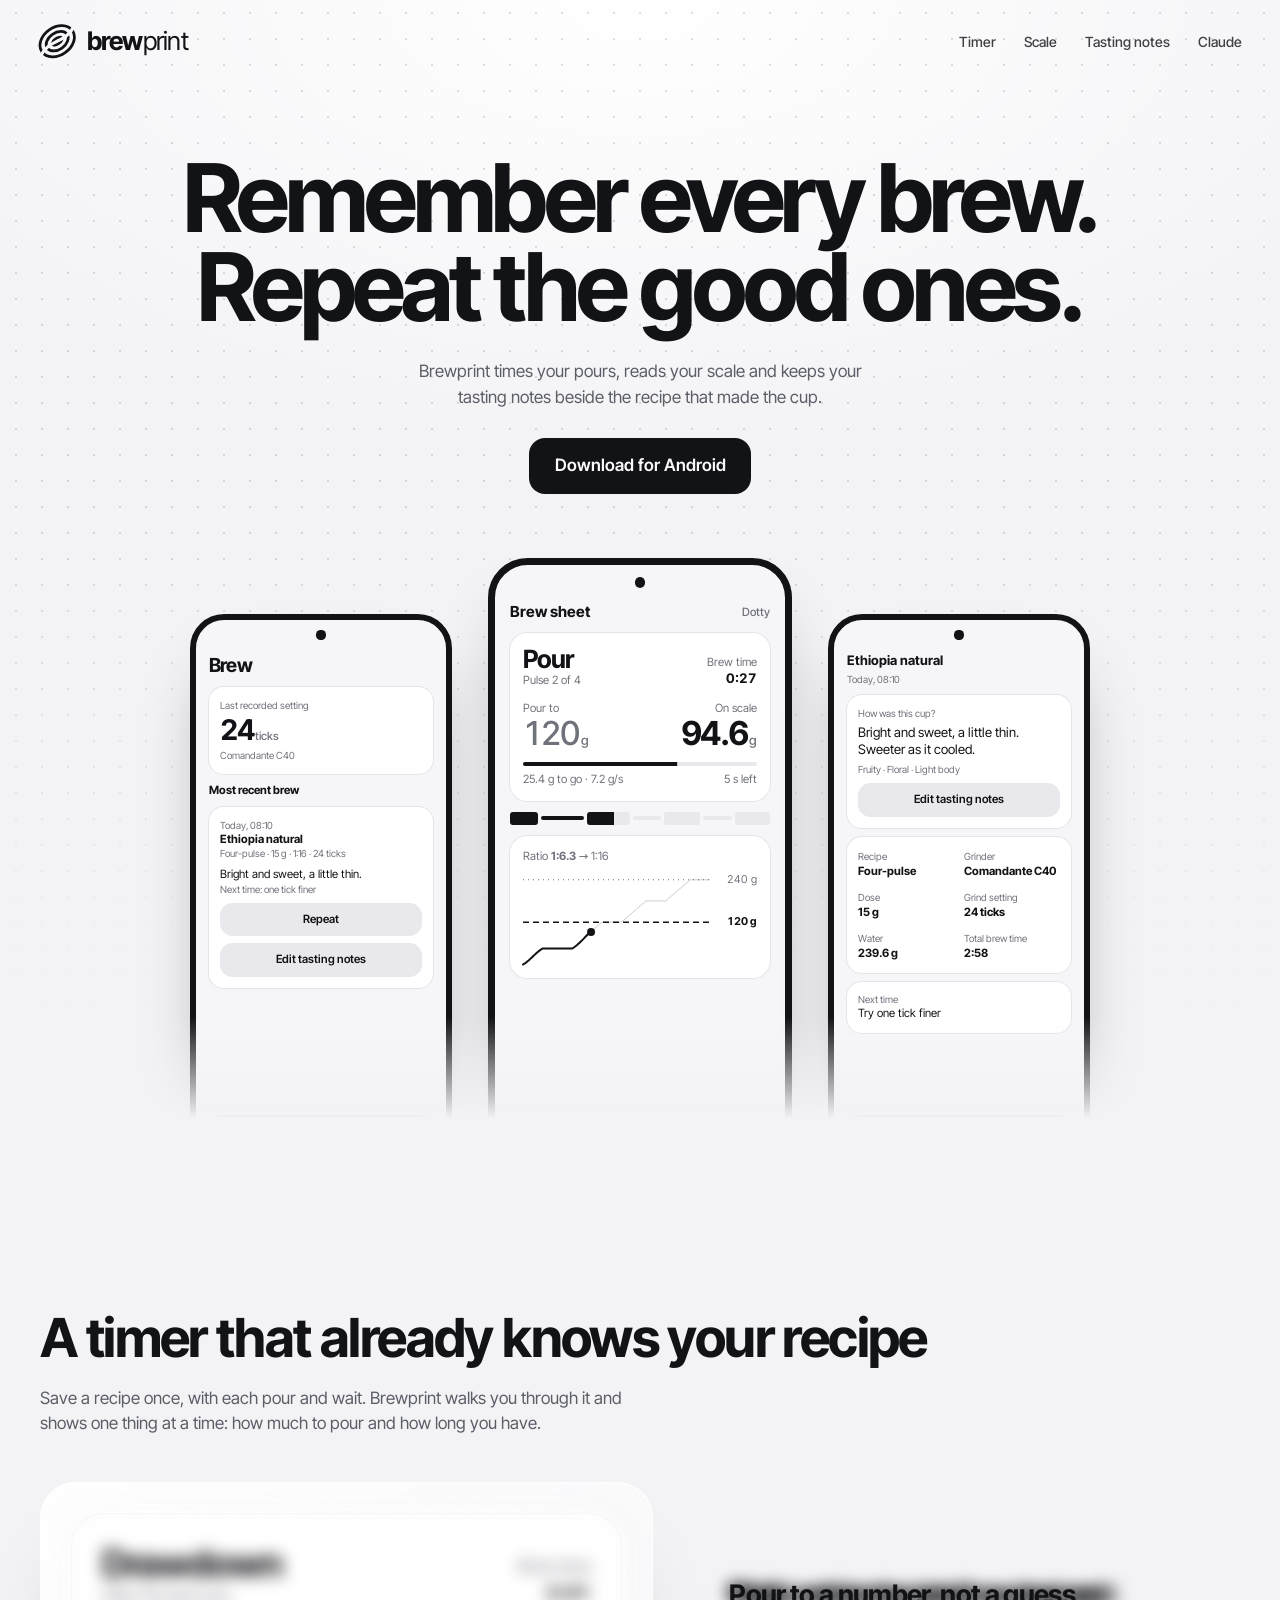
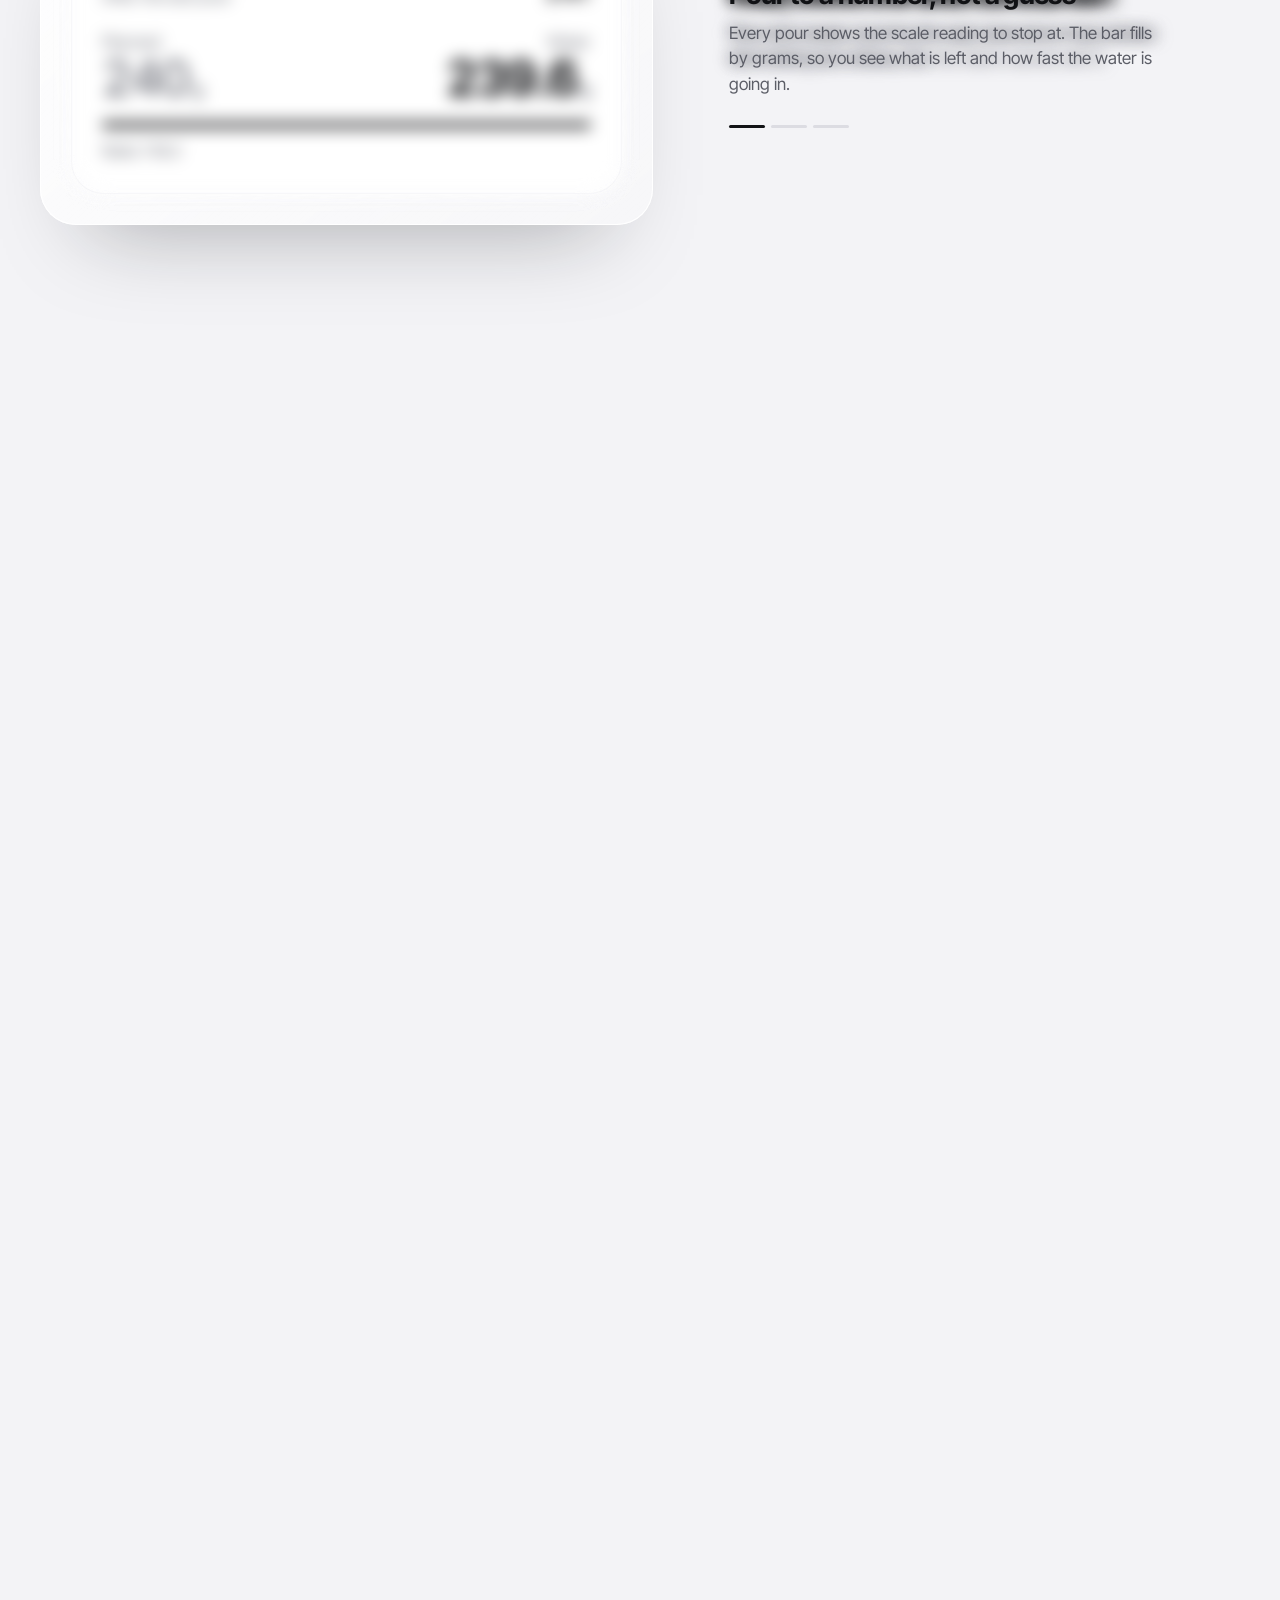
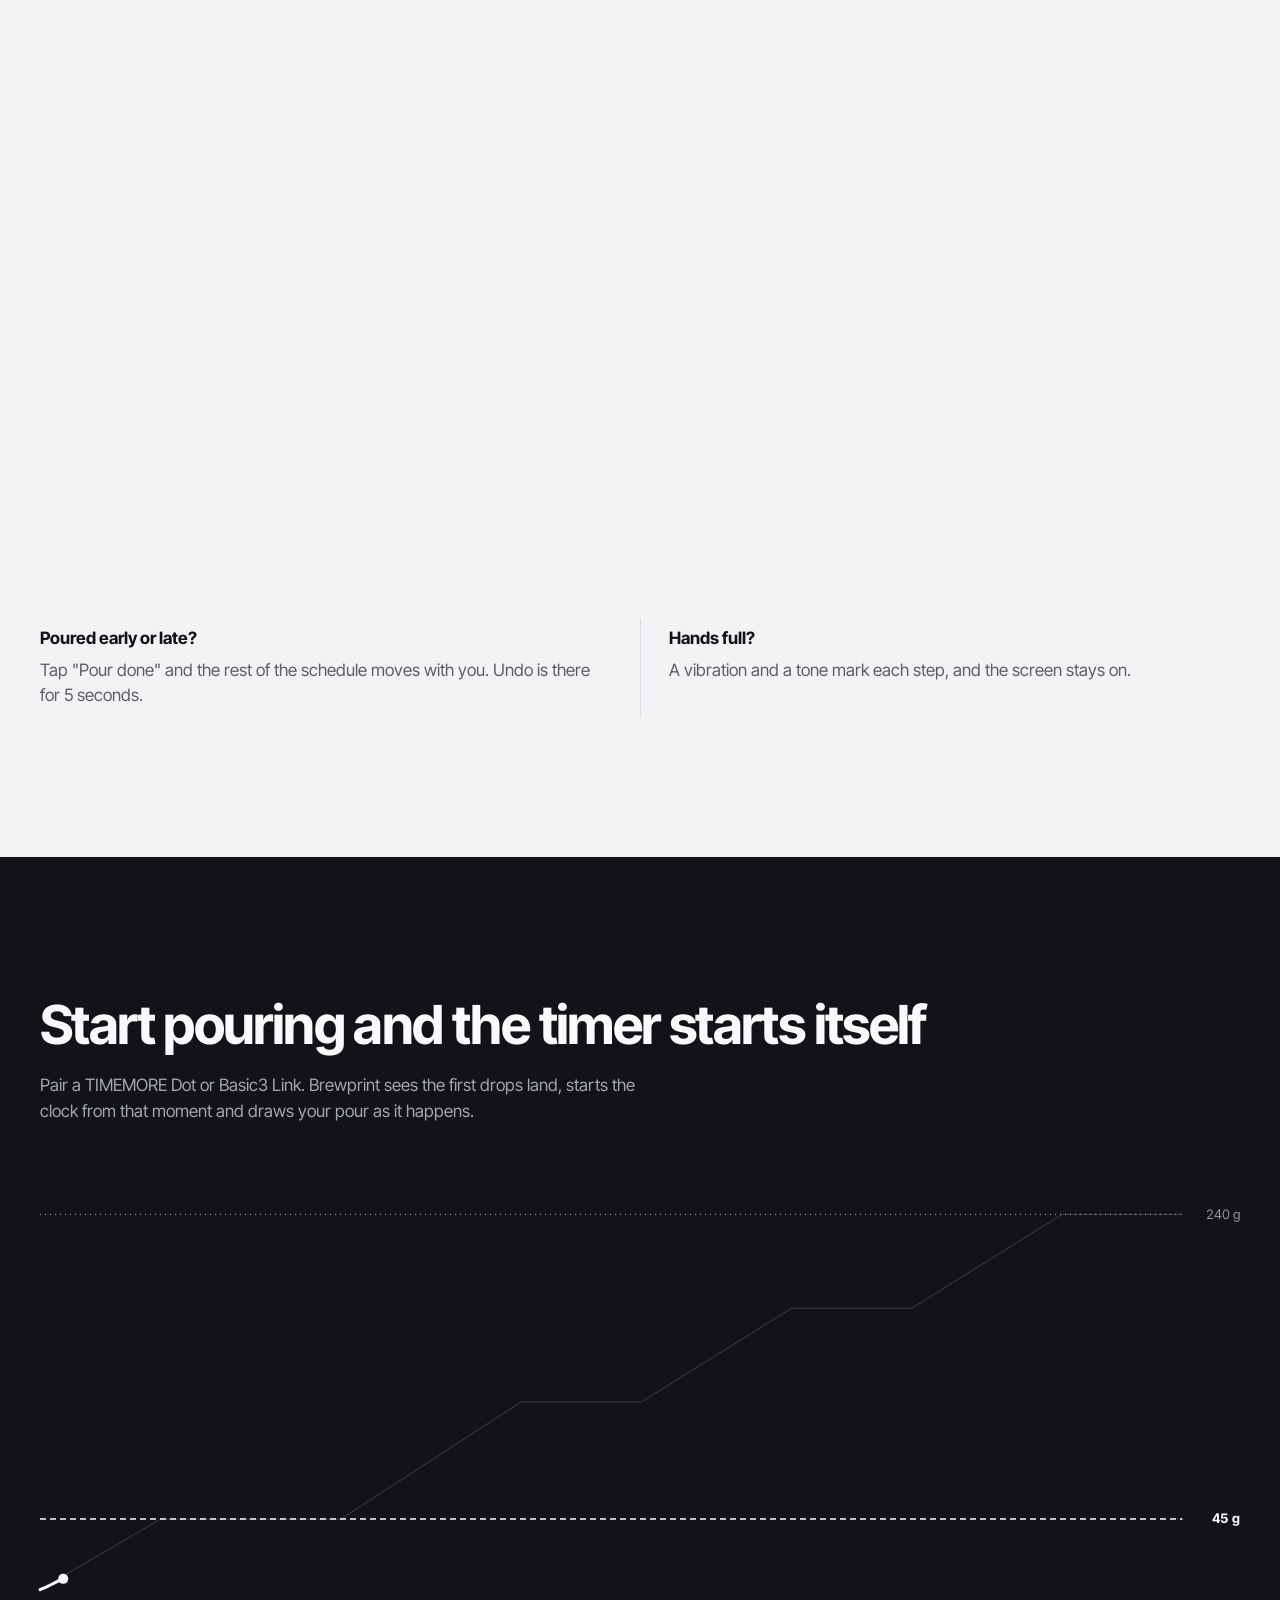
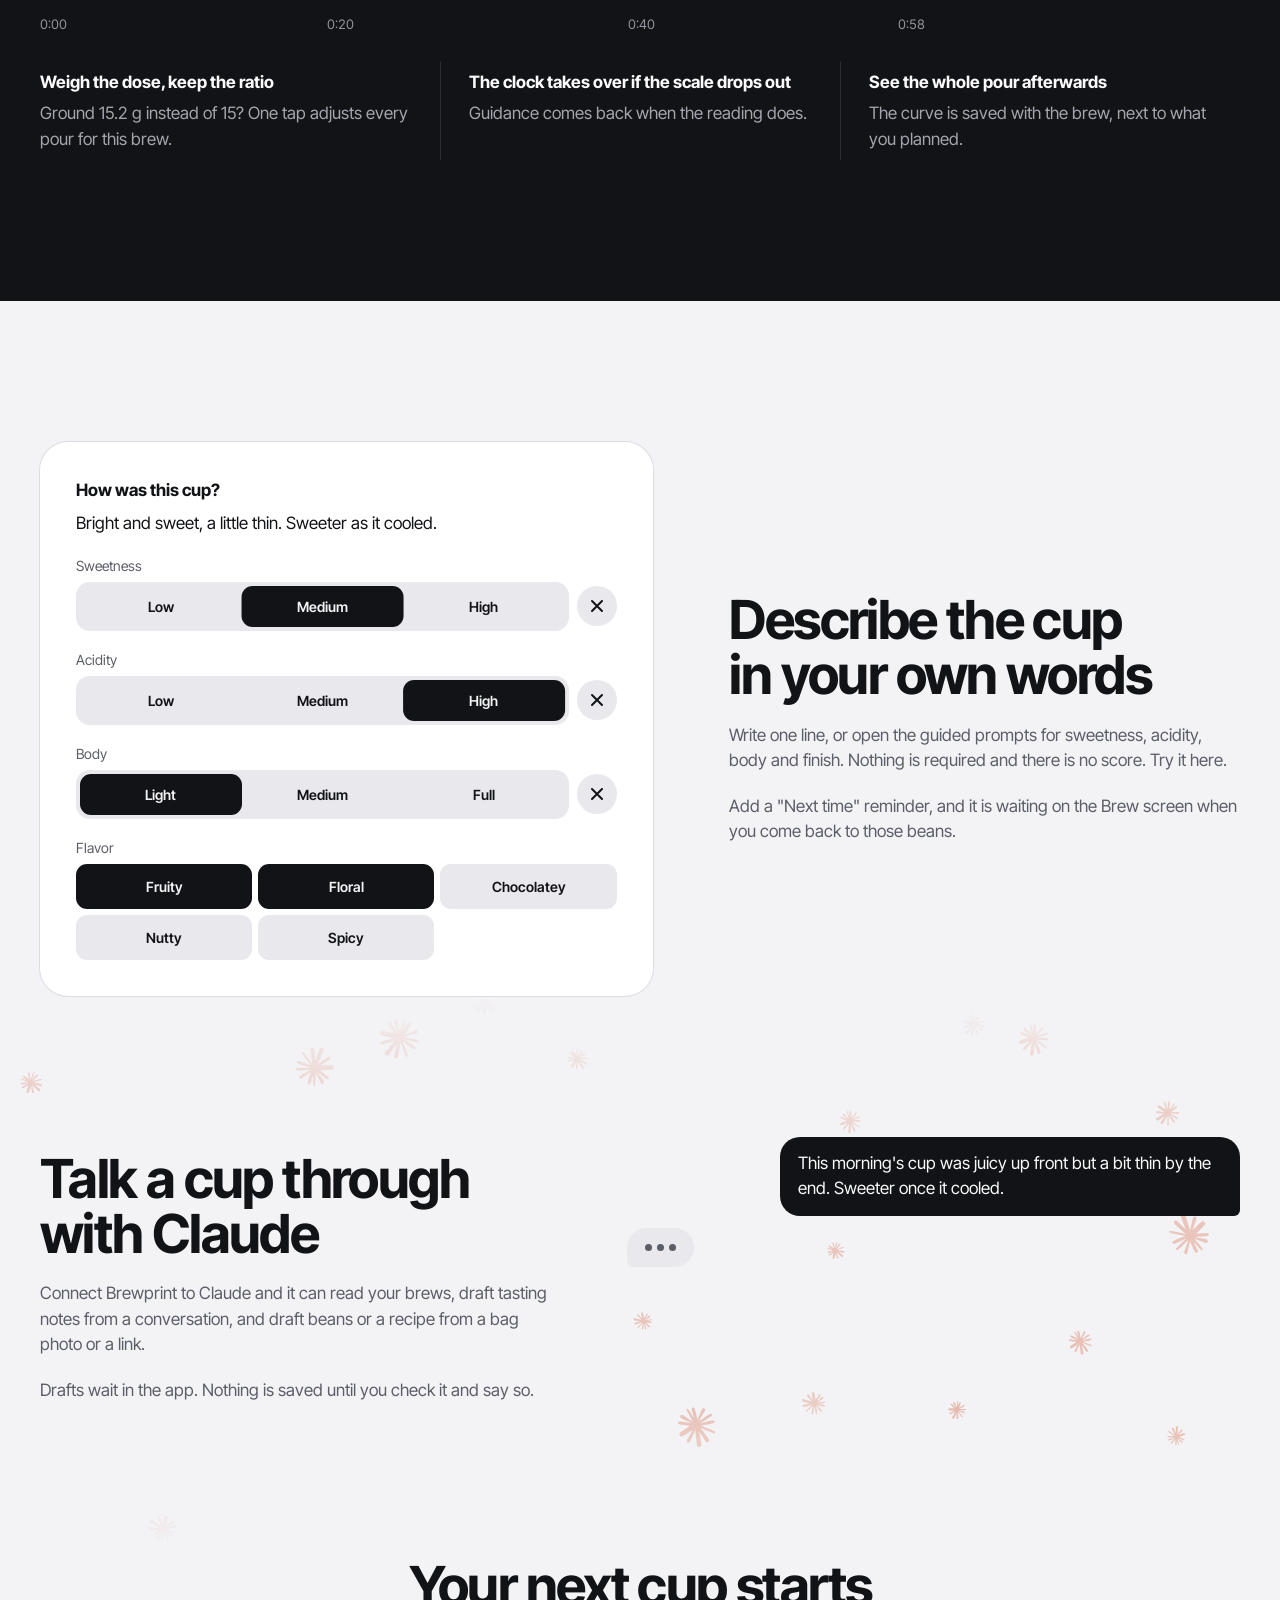
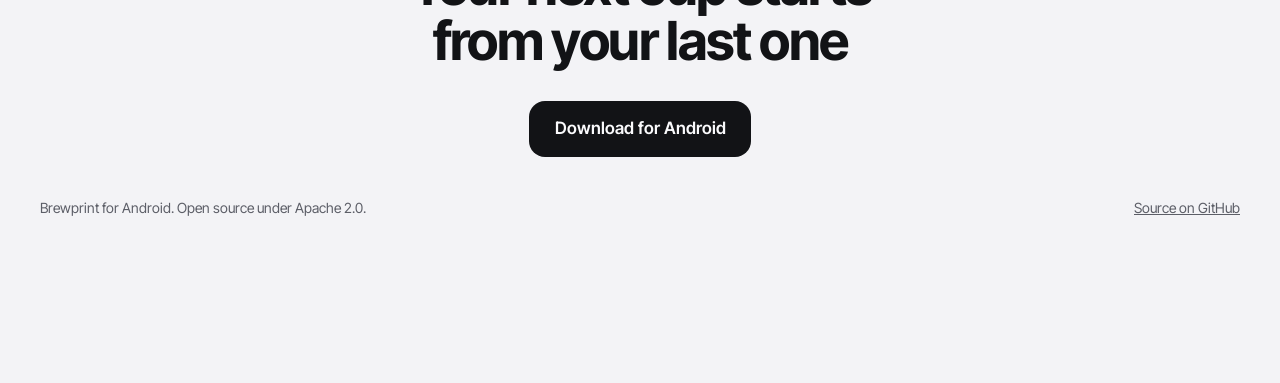
==== web/index.html @ 00271a7f "Add a landing page for Brewprint, published with the consent page" ====
<!doctype html>
<html lang="en">
<head>
<meta charset="utf-8">
<meta name="viewport" content="width=device-width, initial-scale=1">
<title>Brewprint: a filter coffee journal for Android</title>
<meta name="description" content="Brewprint times your pours, reads your scale and keeps your tasting notes beside the recipe that made the cup. A free, open source filter coffee journal for Android.">
<meta name="theme-color" content="#F3F3F6">
<link rel="canonical" href="https://crabnuggets.github.io/brewprint/">
<link rel="icon" href="favicon.svg" type="image/svg+xml">
<link rel="apple-touch-icon" href="apple-touch-icon.png">
<meta property="og:type" content="website">
<meta property="og:site_name" content="Brewprint">
<meta property="og:title" content="Brewprint: remember every brew, repeat the good ones">
<meta property="og:description" content="Brewprint times your pours, reads your scale and keeps your tasting notes beside the recipe that made the cup. A free, open source filter coffee journal for Android.">
<meta property="og:url" content="https://crabnuggets.github.io/brewprint/">
<meta property="og:image" content="https://crabnuggets.github.io/brewprint/og.png">
<meta property="og:image:width" content="1200">
<meta property="og:image:height" content="630">
<meta property="og:image:alt" content="Brewprint: Remember every brew. Repeat the good ones.">
<meta name="twitter:card" content="summary_large_image">
<link rel="preload" href="fonts/inter-tight-latin-wght.woff2" as="font" type="font/woff2" crossorigin>
<style>
@font-face{font-family:"Inter Tight";font-style:normal;font-weight:100 900;font-display:swap;src:url(fonts/inter-tight-latin-wght.woff2) format("woff2")}
*{box-sizing:border-box;margin:0}
html{scroll-behavior:smooth;-webkit-text-size-adjust:100%}
body{overflow-x:hidden;background:#F3F3F6}
a{color:inherit}
fieldset{border:0;padding:0;min-width:0}

/* ---------- shared scaffolding ---------- */
.v{position:relative;overflow-x:clip;min-height:100vh;
  --t-h:clamp(2rem,4.2vw,3.5rem);--t-b:1.0625rem;--t-s:.875rem;--ease:cubic-bezier(.22,1,.36,1);
  font-family:var(--font);font-size:var(--t-b);line-height:1.5;background:var(--bg);color:var(--ink)}
.v h2{font-size:var(--t-h);line-height:1.02;letter-spacing:-.03em;font-weight:var(--hw,700);text-wrap:balance}
.v h3{font-size:var(--t-b);font-weight:700}
.v p{max-width:60ch;text-wrap:pretty}
.mut{color:var(--mut)}
.sm{font-size:var(--t-s)}
.tn{font-variant-numeric:tabular-nums}
.wrap{width:min(1200px,100% - 48px);margin-inline:auto}
.sec{padding:clamp(72px,11vw,150px) 0}
.split{display:grid;grid-template-columns:5fr 6fr;gap:clamp(32px,6vw,96px);align-items:center}
.split.rev{grid-template-columns:6fr 5fr}
.stack>*+*{margin-top:20px}
.rows>div{padding:18px 0;border-top:1px solid var(--line)}
.rows>div:last-child{border-bottom:1px solid var(--line)}
.rows p{color:var(--mut)}
.cols{display:grid;grid-template-columns:repeat(var(--n,3),1fr)}
.cols>div{padding:8px 28px;border-left:1px solid var(--line)}
.cols>div:first-child{padding-left:0;border-left:0}
.cols p{color:var(--mut);margin-top:6px}
.btn{display:inline-flex;align-items:center;padding:.9em 1.5em;border-radius:var(--br,16px);background:var(--btn);color:var(--on-btn);font-weight:600;text-decoration:none;transition:transform .18s var(--ease),opacity .18s var(--ease)}
.btn:hover{opacity:.88}.btn:active{transform:scale(.97)}
.btn:focus-visible,.clr:focus-visible,.seg label:has(:focus-visible),.blocks label:has(:focus-visible){outline:2px solid currentColor;outline-offset:3px}

.top{position:absolute;inset:0 0 auto 0;z-index:10;display:flex;align-items:center;justify-content:space-between;gap:24px;padding:22px clamp(20px,3vw,40px);white-space:nowrap}
.brand{display:flex;align-items:center;gap:10px;font-size:1.6rem;letter-spacing:-.03em;font-weight:400;text-decoration:none}
.brand b{font-weight:700}
.brand svg{width:1.5em;height:1.5em}
.top nav{display:flex;gap:28px;font-size:var(--t-s);font-weight:500}
.top nav a{text-decoration:none;opacity:.8;transition:opacity .16s var(--ease)}
.top nav a:hover{opacity:1}
.foot{padding:40px 0 24px;font-size:var(--t-s);color:var(--mut);display:flex;justify-content:space-between;gap:16px;flex-wrap:wrap}

/* ---------- phone and app parts ---------- */
.phone{--pw:300px;width:var(--pw);aspect-ratio:9/19;flex:none;font-size:calc(var(--pw)/23);line-height:1.35;text-align:left;
  font-family:var(--ph-font,inherit);letter-spacing:0;background:var(--ph-bg);color:var(--ph-ink);border:.55em solid var(--ph-frame,#121316);
  border-radius:3em;padding:2.8em 1.1em 1.1em;display:flex;flex-direction:column;gap:.8em;overflow:hidden;position:relative;
  box-shadow:0 40px 70px -30px rgba(0,0,0,.45)}
.phone::before{content:"";position:absolute;top:.9em;left:50%;width:.8em;height:.8em;margin-left:-.4em;border-radius:50%;background:var(--ph-frame,#121316)}
.pc{background:var(--ph-card);border-radius:1.3em;padding:1em;box-shadow:0 0 0 1px var(--ph-line)}
.pm{color:var(--ph-mut);font-size:.86em}
.prow{display:flex;justify-content:space-between;align-items:flex-end;gap:.6em}
.prow .r{text-align:right}
.ptitle{font-size:1.7em;font-weight:700;letter-spacing:-.03em}
.phead{display:flex;justify-content:space-between;align-items:center;font-weight:700;font-size:1.15em}
.phead span{font-size:.75em;font-weight:500;color:var(--ph-mut)}
.pstate{font-size:1.9em;font-weight:700;letter-spacing:-.03em;line-height:1.05}
.pnum{font-size:2.5em;font-weight:700;letter-spacing:-.04em;line-height:1;font-variant-numeric:tabular-nums;white-space:nowrap}
.pnum i{font-size:.4em;font-style:normal;font-weight:500;letter-spacing:0;color:var(--ph-mut);margin-left:.15em}
.pnum.dim{font-weight:500;color:var(--ph-acc,var(--ph-mut))}
.pbar{height:.32em;border-radius:1em;background:var(--ph-soft);overflow:hidden;margin:.9em 0 .5em}
.pbar span{display:block;height:100%;background:var(--ph-ink);transform-origin:left;transform:scaleX(.6);transition:transform .14s linear}
.pstrip{display:flex;align-items:center;gap:.22em;height:1.05em}
.pstrip i{height:1.05em;border-radius:.22em;background:linear-gradient(90deg,var(--ph-ink) calc(var(--f,0)*100%),var(--ph-soft) 0)}
.pstrip i.wait{height:.3em}
.pfoot{margin-top:auto;display:flex;gap:.6em}
.pbtn{flex:1;text-align:center;background:var(--ph-soft);border-radius:1.1em;padding:.8em .4em;font-weight:600;margin-top:.6em;display:block}
.pbtn.pri{background:var(--ph-ink);color:var(--ph-bg)}
.pgrid{display:grid;grid-template-columns:1fr 1fr;gap:.9em .8em}
.pgrid b{display:block}
.hand{font-family:var(--hand,inherit);font-style:var(--hand-style,normal)}

.chart{position:relative;height:7em;--cl:3.6em}
.chart .plot{position:absolute;inset:0 var(--cl) 0 0}
.chart svg{position:absolute;inset:0;width:100%;height:100%;overflow:visible}
.chart path,.chart line{fill:none;vector-effect:non-scaling-stroke}
.c-plan{stroke:var(--ph-mut);opacity:.35;stroke-width:1}
.c-total{stroke:var(--ph-mut);stroke-dasharray:1 4;stroke-width:1.2}
.c-target{stroke:var(--ph-acc,var(--ph-ink));stroke-dasharray:6 4;stroke-width:1.5}
.c-curve{stroke:var(--ph-ink);stroke-width:var(--cw,2);stroke-linejoin:round;stroke-linecap:round}
.c-dot{position:absolute;width:.6em;height:.6em;border-radius:50%;background:var(--ph-ink);transform:translate(-50%,50%)}
.c-lab{position:absolute;right:0;transform:translateY(50%);font-size:.82em;color:var(--ph-mut);font-variant-numeric:tabular-nums}
.c-lab.c-tl{color:var(--ph-acc,var(--ph-ink));font-weight:700}
.c-axis{position:absolute;inset:auto 0 -1.9em 0;font-size:.82em;color:var(--ph-mut);font-variant-numeric:tabular-nums}
.c-axis span{position:absolute;transform:translateX(-50%)}
.c-axis span:first-child{transform:none}
.fx{font-size:clamp(14px,1.55vw,21px);font-family:var(--ph-font,inherit)}
.fx .pc{padding:1.5em;border-radius:1.6em}

/* tasting widget */
.taste{display:grid;gap:18px}
.taste legend{font-size:var(--t-s);color:var(--mut);margin-bottom:6px;padding:0}
.taste input{position:absolute;opacity:0;pointer-events:none}
.segrow{display:flex;align-items:center}
.seg{flex:1;position:relative;display:grid;grid-template-columns:repeat(3,1fr);background:var(--soft);border-radius:14px;padding:4px}
.seg .thumb{position:absolute;top:4px;bottom:4px;left:4px;width:calc((100% - 8px)/3);border-radius:11px;background:var(--ink);opacity:0;
  transform:translateX(calc(var(--i,0)*100%));transition:transform .28s cubic-bezier(.3,0,.2,1),opacity .2s ease}
.segrow.has .thumb{opacity:1}
.seg.jump .thumb{transition:none}
.seg label,.blocks label{position:relative;text-align:center;padding:10px 6px;border-radius:11px;font-size:var(--t-s);font-weight:600;cursor:pointer;transition:background-color .2s var(--ease),color .28s var(--ease)}
.seg label:has(:checked),.blocks label:has(:checked){color:var(--bg)}
.blocks label:has(:checked){background:var(--ink)}
.clr{flex:none;width:0;height:40px;margin-left:0;padding:0;border:0;border-radius:50%;background:var(--soft);color:var(--ink);cursor:pointer;overflow:hidden;opacity:0;visibility:hidden;
  display:grid;place-items:center;transition:width .3s var(--ease),margin-left .3s var(--ease),opacity .3s var(--ease),visibility 0s .3s}
.clr svg{width:14px;height:14px;flex:none}
.segrow.has .clr{width:40px;margin-left:8px;opacity:1;visibility:visible;transition:width .3s var(--ease),margin-left .3s var(--ease),opacity .3s var(--ease)}
.blocks{display:grid;grid-template-columns:repeat(3,1fr);gap:6px}
.blocks label{background:var(--soft);padding:12px 6px}
.note{font-size:var(--t-b)}

/* claude exchange */
#vh-claude{position:relative}
#vh-claude>.wrap{position:relative;z-index:1}
.sparks{position:absolute;left:0;right:0;bottom:0;top:calc(-1*clamp(72px,11vw,150px));width:100%;height:calc(100% + clamp(72px,11vw,150px));pointer-events:none;
  -webkit-mask-image:linear-gradient(transparent,#000 30%,#000 70%,transparent);mask-image:linear-gradient(transparent,#000 30%,#000 70%,transparent)}
.chat{display:grid;gap:12px;position:relative}
.chat.play>*{opacity:0;transform:translateY(12px)}
.chat.play>.in{opacity:1;transform:none;transition:opacity .5s ease,transform .5s var(--ease)}
.chat.play .w{opacity:0;transition:opacity .35s ease calc(var(--n)*45ms)}
.chat.play .in .w{opacity:1}
.chat .typing{position:absolute;left:0;display:none;gap:5px;padding:16px 18px;border-radius:20px;border-bottom-left-radius:6px;background:var(--soft)}
.chat.play .typing{display:flex}
.chat .typing i{width:7px;height:7px;border-radius:50%;background:var(--mut);animation:typing 1s ease-in-out infinite}
.chat .typing i:nth-child(2){animation-delay:.15s}.chat .typing i:nth-child(3){animation-delay:.3s}
@keyframes typing{0%,60%,100%{opacity:.3;transform:none}30%{opacity:1;transform:translateY(-3px)}}
.chat p{padding:14px 18px;border-radius:20px;max-width:46ch}
.chat .me{justify-self:end;background:var(--btn);color:var(--on-btn);border-bottom-right-radius:6px}
.chat .ai{background:var(--soft);border-bottom-left-radius:6px}
.chat .draft{display:flex;gap:14px;align-items:center;padding:14px 18px;border-radius:20px;background:var(--card);box-shadow:0 0 0 1px var(--line);max-width:46ch}
.chat .draft svg{width:34px;height:34px;flex:none}
.chat .draft span{display:block;color:var(--mut);font-size:var(--t-s)}

/* ================= theme and sections ================= */
.v1{--font:"Inter Tight",system-ui,sans-serif;--bg:#F3F3F6;--card:#fff;--ink:#121316;--mut:#5C5E67;--line:#DCDCE2;--soft:#E8E8ED;--btn:#121316;--on-btn:#FAFAFC;
  --ph-bg:#F6F6F8;--ph-card:#fff;--ph-ink:#121316;--ph-mut:#70727B;--ph-soft:#E8E8ED;--ph-line:#E4E4EA}
.v1 .hero{padding:clamp(120px,17vh,190px) 24px 0;text-align:center;background:radial-gradient(90% 55% at 50% 0,#fff 0,transparent 75%)}
.v1 h1{font-size:clamp(2.75rem,7.4vw,7.25rem);line-height:.94;letter-spacing:-.045em;font-weight:700;max-width:11.5em;margin:0 auto;text-wrap:balance}
.v1 .hero p{margin:28px auto;max-width:46ch;color:var(--mut)}
.v1 .stage{margin-top:64px;height:560px;overflow:hidden;display:flex;justify-content:center;align-items:flex-start;gap:36px;
  -webkit-mask-image:linear-gradient(#000 82%,transparent);mask-image:linear-gradient(#000 82%,transparent)}
.v1 .stage .phone{--pw:262px;margin-top:56px}
.v1 .stage .phone:nth-child(2){--pw:304px;margin-top:0}
.v1 .glassy{padding:clamp(16px,2.5vw,36px);border-radius:36px;background:linear-gradient(140deg,rgba(255,255,255,.9),rgba(255,255,255,.35));box-shadow:0 0 0 1px #fff inset,0 50px 90px -50px rgba(18,19,22,.35)}
.v1 .band{background:#121316;color:#FAFAFC;--mut:#A4A6AF;--line:#2C2E34;--ph-ink:#FAFAFC;--ph-mut:#9395A0;--ph-soft:#2A2C31}
.v1 .band .chart{height:clamp(220px,32vw,420px);margin:56px 0 72px;font-size:16px;--cw:3}
.v1 .panel{background:var(--card);border-radius:28px;padding:clamp(20px,3vw,36px);box-shadow:0 0 0 1px var(--line)}
.v1 .end{text-align:center}
.v1 .end h2{margin:0 auto 32px;max-width:14em}

/* ---------- hero field and the pinned, stepped focus card ---------- */
.vh{--t-m:clamp(1.375rem,2.1vw,1.875rem)}
.vh .hero{position:relative}
.vh .hero>*{position:relative;z-index:1}
.vh .hero .field{position:absolute;inset:0;z-index:0;width:100%;height:100%;pointer-events:none;
  -webkit-mask-image:linear-gradient(#000 50%,transparent 92%);mask-image:linear-gradient(#000 50%,transparent 92%)}
.vh .track{height:300vh}
.vh .pinned{position:sticky;top:0;height:100vh;height:100svh;display:flex;flex-direction:column;justify-content:center;gap:clamp(28px,5vh,56px)}
.vh .scene{display:grid;grid-template-columns:6fr 5fr;gap:clamp(32px,6vw,96px);align-items:center}
.vh .cards,.vh .texts{display:grid}
.vh .cards>*,.vh .texts>*{grid-area:1/1;opacity:0;transform:translateY(16px);filter:blur(8px);
  transition:opacity .5s ease,transform .5s ease,filter .5s ease}
.vh .cards>.on,.vh .texts>.on{opacity:1;transform:none;filter:none;
  transition:opacity .9s var(--ease) .25s,transform .9s var(--ease) .25s,filter .9s var(--ease) .25s}
.vh .texts h3{font-size:var(--t-m);line-height:1.12;letter-spacing:-.025em;text-wrap:balance}
.vh .texts p{color:var(--mut);margin-top:12px;max-width:44ch}
.vh .rail{display:flex;gap:6px;margin-top:28px}
.vh .rail i{width:36px;height:3px;border-radius:2px;background:var(--line);transition:background-color .6s ease}
.vh .rail i.on{background:var(--ink)}
.vh .after{padding:0 0 clamp(72px,11vw,150px)}
.vh .after .cols{--n:2}
@media (max-height:700px){.vh .pinned>.stack>p{display:none}}

/* ---------- small screens ---------- */
@media (max-width:860px){
  .split,.split.rev,.vh .scene{grid-template-columns:1fr}
  .vh .scene{gap:24px}
  .vh .pinned{justify-content:flex-start;padding-top:84px;gap:20px}
  .vh .pinned>.stack>p{display:none}
  .cols{grid-template-columns:1fr}
  .cols>div{padding:18px 0;border-left:0;border-top:1px solid var(--line)}
  .cols>div:first-child{border-top:0}
  .top nav{display:none}
  .v1 .stage{height:500px}.v1 .stage .phone{display:none}.v1 .stage .phone:nth-child(2){display:flex;--pw:270px}
}
@media (prefers-reduced-motion:reduce){
  html{scroll-behavior:auto}
  *,*::before,*::after{transition-duration:.01ms!important;animation-duration:.01ms!important}
}
</style>
</head>
<body>

<div class="v v1 vh">
  <header class="top" data-top="h"></header>
  <section class="hero">
    <canvas class="field" aria-hidden="true"></canvas>
    <h1>Remember every brew. Repeat the good ones.</h1>
    <p>Brewprint times your pours, reads your scale and keeps your tasting notes beside the recipe that made the cup.</p>
    <a class="btn" data-dl>Download for Android</a>
    <div class="stage"><div class="phone" data-phone="home"></div><div class="phone" data-phone="pour"></div><div class="phone" data-phone="record"></div></div>
  </section>

  <section id="vh-timer">
    <div class="track"><div class="pinned wrap">
      <div class="stack">
        <h2>A timer that already knows your recipe</h2>
        <p class="mut">Save a recipe once, with each pour and wait. Brewprint walks you through it and shows one thing at a time: how much to pour and how long you have.</p>
      </div>
      <div class="scene">
        <div class="glassy"><div class="fx cards" role="img" aria-label="The brew timer's focus card, showing the current step"><div class="pc"></div><div class="pc"></div><div class="pc"></div></div></div>
        <div>
          <div class="texts">
            <div><h3>Pour to a number, not a guess</h3><p>Every pour shows the scale reading to stop at. The bar fills by grams, so you see what is left and how fast the water is going in.</p></div>
            <div><h3>Wait, and know what comes next</h3><p>The card counts down to the next pulse and already shows the reading you will pour to.</p></div>
            <div><h3>Finish when the bed has drained</h3><p>Brew time keeps counting through drawdown. You decide when the brew is done, and the total is saved with it.</p></div>
          </div>
          <div class="rail" aria-hidden="true"><i></i><i></i><i></i></div>
        </div>
      </div>
    </div></div>
    <div class="after"><div class="wrap cols">
      <div><h3>Poured early or late?</h3><p>Tap "Pour done" and the rest of the schedule moves with you. Undo is there for 5 seconds.</p></div>
      <div><h3>Hands full?</h3><p>A vibration and a tone mark each step, and the screen stays on.</p></div>
    </div></div>
  </section>

  <section class="sec band" id="vh-scale"><div class="wrap">
    <div class="stack"><h2>Start pouring and the timer starts itself</h2>
    <p class="mut">Pair a TIMEMORE Dot or Basic3 Link. Brewprint sees the first drops land, starts the clock from that moment and draws your pour as it happens.</p></div>
    <div class="chart" data-widget="chart" data-axis data-fast></div>
    <div class="cols">
      <div><h3>Weigh the dose, keep the ratio</h3><p>Ground 15.2 g instead of 15? One tap adjusts every pour for this brew.</p></div>
      <div><h3>The clock takes over if the scale drops out</h3><p>Guidance comes back when the reading does.</p></div>
      <div><h3>See the whole pour afterwards</h3><p>The curve is saved with the brew, next to what you planned.</p></div>
    </div>
  </div></section>

  <section class="sec" id="vh-journal"><div class="wrap split rev">
    <div class="panel" data-widget="taste"></div>
    <div class="stack">
      <h2>Describe the cup in your own words</h2>
      <p class="mut">Write one line, or open the guided prompts for sweetness, acidity, body and finish. Nothing is required and there is no score. Try it here.</p>
      <p class="mut">Add a "Next time" reminder, and it is waiting on the Brew screen when you come back to those beans.</p>
    </div>
  </div></section>

  <section class="sec" id="vh-claude" style="padding-top:0"><canvas class="sparks" aria-hidden="true"></canvas><div class="wrap split">
    <div class="stack">
            <h2>Talk a cup through with Claude</h2>
      <p class="mut">Connect Brewprint to Claude and it can read your brews, draft tasting notes from a conversation, and draft beans or a recipe from a bag photo or a link.</p>
      <p class="mut">Drafts wait in the app. Nothing is saved until you check it and say so.</p>
    </div>
    <div data-widget="claude"></div>
  </div></section>

  <section class="sec end" style="padding-top:0"><div class="wrap">
    <h2>Your next cup starts from your last one</h2>
    <a class="btn" data-dl>Download for Android</a>
    <div class="foot" data-foot></div>
  </div></section>
</div>

<script>
(() => {
const $$ = (s, r = document) => [...r.querySelectorAll(s)];
const RELEASES = 'https://github.com/crabnuggets/brewprint/releases/latest';
const REPO = 'https://github.com/crabnuggets/brewprint';

/* ---------- brand mark ---------- */
let mk = 0;
const mark = () => { const id = 'mk' + mk++; return `<svg viewBox="19 19 62 62" aria-hidden="true"><defs><mask id="${id}" maskUnits="userSpaceOnUse" x="0" y="0" width="100" height="100"><rect width="100" height="100" fill="#fff"/><path transform="translate(50 50) rotate(-35)" d="M-36 4.5C-12 -11 12 11 36 -4.5" fill="none" stroke="#000" stroke-width="5"/></mask></defs><g mask="url(#${id})"><g transform="translate(50 50) rotate(-35)" fill="none" stroke="currentColor" stroke-width="4.5"><ellipse rx="30" ry="22.5"/><ellipse rx="19.5" ry="13.5"/><ellipse rx="9" ry="4.5"/></g></g></svg>`; };

$$('[data-top]').forEach(h => { const n = h.dataset.top;
  h.innerHTML = `<a class="brand" href="#" aria-label="Brewprint">${mark()}<span><b>brew</b>print</span></a><nav aria-label="Sections"><a href="#v${n}-timer">Timer</a><a href="#v${n}-scale">Scale</a><a href="#v${n}-journal">Tasting notes</a><a href="#v${n}-claude">Claude</a></nav>`; });
$$('[data-mark]').forEach(e => e.innerHTML = mark());
$$('[data-dl]').forEach(a => a.href = RELEASES);
$$('[data-foot]').forEach(f => f.innerHTML = `<span>Brewprint for Android. Open source under Apache 2.0.</span><a href="${REPO}">Source on GitHub</a>`);

/* ---------- app parts ---------- */
const focus = a => `<div class="prow"><div><div class="pstate" ${a}="state">Pour</div><div class="pm" ${a}="pulse">Pulse 2 of 4</div></div><div class="r"><div class="pm">Brew time</div><b class="tn" ${a}="time">0:26</b></div></div>
<div class="prow" style="margin-top:1em"><div><div class="pm" ${a}="tlabel">Pour to</div><div class="pnum dim"><span ${a}="target">120</span><i>g</i></div></div><div class="r"><div class="pm" ${a}="rlabel">On scale</div><div class="pnum"><span ${a}="reading">104.6</span><i ${a}="runit">g</i></div></div></div>
<div class="pbar"><span ${a}="bar"></span></div><div class="prow pm"><span ${a}="detail">15.4 g to go · 6.2 g/s</span><span ${a}="left">3 s left</span></div>`;

const phones = {
  pour: `<div class="phead">Brew sheet<span>Dotty</span></div><div class="pc">${focus('data-s')}</div>
<div class="pstrip" data-s="strip"></div>
<div class="pc"><div class="pm">Ratio <b data-s="ratio">1:7.0</b> → 1:16</div><div class="chart" data-widget="chart" style="margin-top:.6em"></div></div>
<div class="pfoot"><span class="pbtn">Pause</span><span class="pbtn" data-s="skip">Pour done</span></div>`,
  home: `<div class="ptitle">Brew</div>
<div class="pc"><div class="pm">Last recorded setting</div><div class="pnum" style="margin:.15em 0">24<i>ticks</i></div><div class="pm">Comandante C40</div></div>
<b>Most recent brew</b>
<div class="pc"><div class="pm">Today, 08:10</div><b>Ethiopia natural</b><div class="pm">Four-pulse · 15 g · 1:16 · 24 ticks</div><div class="hand" style="margin-top:.6em">Bright and sweet, a little thin.</div><div class="pm hand">Next time: one tick finer</div><span class="pbtn">Repeat</span><span class="pbtn">Edit tasting notes</span></div>
<div class="pfoot"><span class="pbtn pri">New brew</span></div>`,
  record: `<div class="phead">Ethiopia natural</div><div class="pm" style="margin-top:-.6em">Today, 08:10</div>
<div class="pc"><div class="pm">How was this cup?</div><div class="hand" style="font-size:1.15em;margin:.3em 0">Bright and sweet, a little thin. Sweeter as it cooled.</div><div class="pm">Fruity · Floral · Light body</div><span class="pbtn">Edit tasting notes</span></div>
<div class="pc pgrid"><div><span class="pm">Recipe</span><b>Four-pulse</b></div><div><span class="pm">Grinder</span><b>Comandante C40</b></div><div><span class="pm">Dose</span><b>15 g</b></div><div><span class="pm">Grind setting</span><b>24 ticks</b></div><div><span class="pm">Water</span><b>239.6 g</b></div><div><span class="pm">Total brew time</span><b>2:58</b></div></div>
<div class="pc"><div class="pm">Next time</div><div class="hand">Try one tick finer</div></div>
<div class="pfoot"><span class="pbtn pri">Repeat</span></div>`
};
$$('[data-phone]').forEach(p => { p.innerHTML = phones[p.dataset.phone]; p.setAttribute('role', 'img'); p.setAttribute('aria-label', 'Brewprint app screen'); });
$$('[data-widget="focus"]').forEach(e => e.innerHTML = focus('data-s'));

let tn = 0;
const segs = (name, opts, on) => `<fieldset><legend>${name}</legend><div class="segrow"><div class="seg"><i class="thumb"></i>${opts.map(o => `<label><input type="radio" name="t${tn}-${name}"${o === on ? ' checked' : ''}>${o}</label>`).join('')}</div><button type="button" class="clr" aria-label="Clear ${name}"><svg viewBox="0 0 14 14" aria-hidden="true"><path d="M2 2l10 10M12 2L2 12" fill="none" stroke="currentColor" stroke-width="2" stroke-linecap="round"/></svg></button></div></fieldset>`;
$$('[data-widget="taste"]').forEach(e => { tn++; e.classList.add('taste');
  e.innerHTML = `<div><h3>How was this cup?</h3><p class="note hand" style="margin-top:8px">Bright and sweet, a little thin. Sweeter as it cooled.</p></div>
${segs('Sweetness', ['Low', 'Medium', 'High'], 'Medium')}${segs('Acidity', ['Low', 'Medium', 'High'], 'High')}${segs('Body', ['Light', 'Medium', 'Full'], 'Light')}
<fieldset><legend>Flavor</legend><div class="blocks">${['Fruity', 'Floral', 'Chocolatey', 'Nutty', 'Spicy'].map((o, i) => `<label><input type="checkbox"${i < 2 ? ' checked' : ''}>${o}</label>`).join('')}</div></fieldset>`; });
// a selected choice clears when tapped again, as in the app
// the block slides between choices, and fades in place when the group was empty
const place = seg => { const row = seg.parentNode, i = $$('input', seg).findIndex(x => x.checked);
  if (i < 0) return row.classList.remove('has');
  if (!row.classList.contains('has')) { seg.classList.add('jump'); seg.style.setProperty('--i', i); void seg.offsetWidth; seg.classList.remove('jump'); }
  else seg.style.setProperty('--i', i);
  row.classList.add('has'); };
document.addEventListener('click', e => { const c = e.target.closest('.clr'), r = e.target.closest('.seg input');
  if (c) { const seg = c.previousElementSibling; $$('input', seg).forEach(x => { x.checked = false; x.dataset.was = ''; }); place(seg); seg.querySelector('input').focus({ focusVisible: false }); return; }
  if (!r) return;
  if (r.dataset.was === '1') { r.checked = false; r.dataset.was = ''; }
  else { $$('input', r.closest('.seg')).forEach(x => x.dataset.was = ''); r.dataset.was = '1'; }
  place(r.closest('.seg')); });
$$('.seg input:checked').forEach(r => r.dataset.was = '1');
$$('.seg').forEach(place);

$$('[data-widget="claude"]').forEach(e => { e.classList.add('chat');
  e.innerHTML = `<p class="me">This morning's cup was juicy up front but a bit thin by the end. Sweeter once it cooled.</p>
<p class="ai">I've drafted tasting notes for your Ethiopia natural: fruity, light body, and "sweeter as it cooled". They're waiting on the brew for you to check and save.</p>
<div class="draft">${mark()}<div><b>Review tasting notes from Claude</b><span>Ethiopia natural · Today, 08:10</span></div></div><div class="typing" aria-hidden="true"><i></i><i></i><i></i></div>`;
  // the first time it scrolls into view the exchange plays out: message, typing dots, a streamed reply, then the draft
  if (matchMedia('(prefers-reduced-motion: reduce)').matches) return;
  const [me, ai, draft, typing] = e.children, words = ai.textContent.split(' ');
  ai.innerHTML = words.map((w, i) => `<span class="w" style="--n:${i}">${w}</span>`).join(' ');
  e.classList.add('play');
  const io = new IntersectionObserver(es => { if (!es[0].isIntersecting) return; io.disconnect();
    typing.style.top = ai.offsetTop + 'px';
    const at = (ms, fn) => setTimeout(fn, ms);
    at(150, () => me.classList.add('in'));
    at(900, () => typing.classList.add('in'));
    at(2300, () => { typing.style.transition = 'none'; typing.classList.remove('in'); ai.classList.add('in'); });
    at(2300 + words.length * 45 + 450, () => draft.classList.add('in'));
  }, { threshold: .6 }); io.observe(e); });

/* ---------- brew simulation ---------- */
const P = [{ to: 45, pour: 8, wait: 12 }, { to: 120, pour: 12, wait: 8 }, { to: 180, pour: 10, wait: 8 }, { to: 240, pour: 10, wait: 0 }];
const DOSE = 15, TOTAL = 240, TOP = 262, DD = 8, steps = [];
const settled = i => i < 0 ? 0 : P[i].to + (i === 3 ? -.4 : .4);
let acc = 0;
P.forEach((p, i) => { steps.push({ k: 'pour', i, s: acc, e: acc + p.pour }); acc += p.pour; if (p.wait) { steps.push({ k: 'wait', i, s: acc, e: acc + p.wait }); acc += p.wait; } });
steps.push({ k: 'draw', i: 3, s: acc, e: acc + DD });
const LOOP = acc + DD, starts = steps.filter(s => s.k === 'pour').map(s => s.s);
const stepAt = t => steps.find(s => t < s.e) || steps[steps.length - 1];
const grams = t => { if (t <= 0) return 0; const s = stepAt(t); if (s.k !== 'pour') return settled(s.i);
  const u = (t - s.s) / (s.e - s.s), a = settled(s.i - 1), b = settled(s.i); return a + (b - a) * (.65 * u + .35 * u * u * (3 - 2 * u)); };
const fmt = t => Math.floor(t / 60) + ':' + String(Math.floor(t % 60)).padStart(2, '0');
const X = t => t / LOOP * 100, Y = g => 100 - g / TOP * 100;

const planD = 'M0,100' + steps.filter(s => s.k === 'pour').map(s => `L${X(s.s)},${Y(s.i ? P[s.i - 1].to : 0)}L${X(s.e)},${Y(P[s.i].to)}`).join('') + `L100,${Y(TOTAL)}`;
const charts = $$('[data-widget="chart"]').map(el => { el.classList.add('chart');
  el.innerHTML = `<div class="plot"><svg viewBox="0 0 100 100" preserveAspectRatio="none" aria-hidden="true"><path class="c-plan" d="${planD}"/><line class="c-total" x1="0" x2="100" y1="${Y(TOTAL)}" y2="${Y(TOTAL)}"/><line class="c-target" x1="0" x2="100"/><path class="c-curve"/></svg><i class="c-dot"></i>${el.hasAttribute('data-axis') ? `<div class="c-axis">${starts.map(s => `<span style="left:${X(s)}%">${fmt(s)}</span>`).join('')}</div>` : ''}</div><span class="c-lab" style="bottom:${TOTAL / TOP * 100}%">${TOTAL} g</span><span class="c-lab c-tl"></span>`;
  el.setAttribute('role', 'img'); el.setAttribute('aria-label', 'Water on the scale over time, rising to each pour target');
  return { el, fast: el.hasAttribute('data-fast'), tl: el.querySelector('.c-target'), cv: el.querySelector('.c-curve'), dot: el.querySelector('.c-dot'), lab: el.querySelector('.c-tl') }; });

const bound = {};
$$('[data-s]').forEach(e => (bound[e.dataset.s] ||= []).push(e));
const set = (k, v) => (bound[k] || []).forEach(e => { if (e.textContent !== v) e.textContent = v; });

const plan = steps.filter(p => p.k !== 'draw');
(bound.strip || []).forEach(st => st.innerHTML = plan.map(p => `<i class="${p.k}" style="flex:${p.e - p.s}"></i>`).join(''));

function render(t) {
  const s = stepAt(t), g = grams(t), n = s.i + 1, pour = s.k === 'pour', wait = s.k === 'wait';
  const target = wait ? P[s.i + 1].to : P[s.i].to, left = Math.max(1, Math.ceil(s.e - t));
  const flow = Math.max(0, (g - grams(t - .5)) / .5);
  set('state', pour ? 'Pour' : wait ? 'Wait' : 'Drawdown');
  set('pulse', pour ? `Pulse ${n} of 4` : wait ? `After pulse ${n} of 4` : 'After the last pour');
  set('time', fmt(t)); set('grams', g.toFixed(1));
  set('tlabel', pour ? 'Pour to' : wait ? 'Then pour to' : 'Planned');
  set('target', String(target));
  set('rlabel', pour ? 'On scale' : wait ? 'Time left' : 'Water');
  set('reading', wait ? String(left) : g.toFixed(1)); set('runit', wait ? 's' : 'g');
  set('detail', pour ? `${Math.max(0, target - g).toFixed(1)} g to go · ${flow.toFixed(1)} g/s` : wait ? `Pulse ${n + 1} starts at ${fmt(s.e)}` : 'Finish when it has drained');
  set('left', pour ? `${left} s left` : '');
  set('ratio', '1:' + (g / DOSE).toFixed(1));
  set('skip', pour ? 'Pour done' : wait ? `Start pulse ${n + 1}` : 'Finish brew');
  const prog = pour ? (g - settled(s.i - 1)) / (settled(s.i) - settled(s.i - 1)) : wait ? (t - s.s) / (s.e - s.s) : 1;
  (bound.bar || []).forEach(b => b.style.transform = `scaleX(${prog.toFixed(3)})`);
  (bound.strip || []).forEach(st => [...st.children].forEach((c, i) => { const p = plan[i];
    c.style.setProperty('--f', Math.min(1, Math.max(0, (t - p.s) / (p.e - p.s))).toFixed(3)); }));
  paint(charts.filter(c => !c.fast), t);
}
function paint(list, t) {
  const s = stepAt(t), g = grams(t), target = s.k === 'wait' ? P[s.i + 1].to : P[s.i].to;
  let d = 'M0,100'; for (let x = .4; x < t; x += .4) d += `L${X(x).toFixed(2)},${Y(grams(x)).toFixed(2)}`; d += `L${X(t).toFixed(2)},${Y(g).toFixed(2)}`;
  const now = performance.now();
  list.forEach(c => { c.ty = c.ty == null ? target : c.ty + (target - c.ty) * (1 - Math.exp(-(now - c.at) / 320)); c.at = now;
    c.cv.setAttribute('d', d); c.tl.setAttribute('y1', Y(c.ty)); c.tl.setAttribute('y2', Y(c.ty));
    c.dot.style.left = X(t) + '%'; c.dot.style.bottom = g / TOP * 100 + '%';
    c.lab.style.bottom = c.ty / TOP * 100 + '%'; c.lab.textContent = target === TOTAL ? '' : target + ' g'; });
}
const still = matchMedia('(prefers-reduced-motion: reduce)').matches;
const t0 = performance.now() - 24500;
render(26.4);
if (!still) setInterval(() => { if (!document.hidden) render(((performance.now() - t0) / 1000) % LOOP); }, 100);

// the large chart replays the whole brew at 4 times speed, holds the finished curve, then starts again
const fast = charts.filter(c => c.fast), SPEED = 4, HOLD = 2.5;
paint(fast, LOOP);
if (!still) fast.forEach(c => { let f0 = 0, on = false;
  const frame = now => { if (!on) return; paint([c], Math.min(LOOP, ((now - f0) / 1000 % (LOOP / SPEED + HOLD)) * SPEED)); requestAnimationFrame(frame); };
  new IntersectionObserver(es => { const v = es[0].isIntersecting; if (v && !on) { on = true; f0 = performance.now(); requestAnimationFrame(frame); } else if (!v) on = false; }, { threshold: .25 }).observe(c.el); });

/* ---------- pinned focus card, stepped by scroll ---------- */
const STAGES = [
  { state: 'Pour', pulse: 'Pulse 2 of 4', time: '0:26', tlabel: 'Pour to', target: '120', rlabel: 'On scale', reading: '104.6', runit: 'g', detail: '15.4 g to go · 6.2 g/s', left: '3 s left', bar: .79 },
  { state: 'Wait', pulse: 'After pulse 2 of 4', time: '0:34', tlabel: 'Then pour to', target: '180', rlabel: 'Time left', reading: '6', runit: 's', detail: 'Pulse 3 starts at 0:40', left: '', bar: .25 },
  { state: 'Drawdown', pulse: 'After the last pour', time: '2:41', tlabel: 'Planned', target: '240', rlabel: 'Water', reading: '239.6', runit: 'g', detail: 'Ratio 1:16.0', left: '', bar: 1 }];

const track = document.querySelector('.vh .track');
const layers = ['.vh .cards>*', '.vh .texts>*', '.vh .rail>*'].map(s => $$(s));
layers[0].forEach((c, i) => { c.innerHTML = focus('data-k');
  $$('[data-k]', c).forEach(e => e.dataset.k === 'bar' ? e.style.transform = `scaleX(${STAGES[i].bar})` : e.textContent = STAGES[i][e.dataset.k]); });
let scene = -1;
const onScroll = () => { const r = track.getBoundingClientRect(); if (!r.height) return;
  const i = Math.floor(Math.min(.999, Math.max(0, -r.top / (r.height - innerHeight))) * 3);
  if (i === scene) return; scene = i; layers.forEach(l => l.forEach((e, j) => e.classList.toggle('on', j === i))); };
addEventListener('scroll', onScroll, { passive: true }); addEventListener('resize', onScroll);

/* ---------- Hybrid: dot field behind the hero that answers the pointer ---------- */
const vh = document.querySelector('.vh'), hero = vh.querySelector('.hero'), cv = hero.querySelector('.field'), cx = cv.getContext('2d');
const GAP = 26, R = 230;
let W = 0, H = 0, px = 0, py = 0, tx = 0, ty = 0, k = 0, tk = 0, raf = 0;
function draw() {
  cx.clearRect(0, 0, W, H);
  const x0 = (W % GAP) / 2 + GAP / 2, near = [];
  cx.fillStyle = 'rgba(18,19,22,.13)';
  for (let y = GAP / 2; y < H; y += GAP) for (let x = x0; x < W; x += GAP) {
    const dx = x - px, dy = y - py, d = Math.hypot(dx, dy);
    if (k > .01 && d < R) near.push([x, y, dx, dy, d]); else cx.fillRect(x - 1, y - 1, 2, 2);
  }
  for (const [x, y, dx, dy, d] of near) { let f = 1 - d / R; f = k * f * f * (3 - 2 * f);
    const push = f * 7 / (d || 1);
    cx.fillStyle = `rgba(18,19,22,${(.13 + f * .3).toFixed(3)})`;
    cx.beginPath(); cx.arc(x + dx * push, y + dy * push, 1 + f * 1.2, 0, 6.2832); cx.fill(); }
}
function tick() { px += (tx - px) * .1; py += (ty - py) * .1; k += (tk - k) * .07; draw();
  raf = Math.abs(tk - k) > .004 || Math.hypot(tx - px, ty - py) > .3 ? requestAnimationFrame(tick) : 0; }
new ResizeObserver(() => { const r = hero.getBoundingClientRect(), d = Math.min(2, devicePixelRatio || 1); if (!r.width) return;
  W = r.width; H = r.height; cv.width = W * d; cv.height = H * d; cx.setTransform(d, 0, 0, d, 0, 0); draw(); }).observe(hero);
if (!still) {
  vh.addEventListener('pointermove', e => { if (e.pointerType === 'touch') return;
    const r = hero.getBoundingClientRect(); tx = e.clientX - r.left; ty = e.clientY - r.top;
    tk = ty < H ? 1 : 0; if (k < .01) { px = tx; py = ty; }
    if (!raf) raf = requestAnimationFrame(tick); });
  vh.addEventListener('pointerleave', () => { tk = 0; if (!raf) raf = requestAnimationFrame(tick); });
}

onScroll();

/* ---------- Claude: a sparse field of marks that drift and move away from the pointer ---------- */
const sk = document.querySelector('.sparks'), sx = sk.getContext('2d');
const LOGO = new Path2D('M4.709 15.955l4.72-2.647.08-.23-.08-.128H9.2l-.79-.048-2.698-.073-2.339-.097-2.266-.122-.571-.121L0 11.784l.055-.352.48-.321.686.06 1.52.103 2.278.158 1.652.097 2.449.255h.389l.055-.157-.134-.098-.103-.097-2.358-1.596-2.552-1.688-1.336-.972-.724-.491-.364-.462-.158-1.008.656-.722.881.06.225.061.893.686 1.908 1.476 2.491 1.833.365.304.145-.103.019-.073-.164-.274-1.355-2.446-1.446-2.49-.644-1.032-.17-.619a2.97 2.97 0 01-.104-.729L6.283.134 6.696 0l.996.134.42.364.62 1.414 1.002 2.229 1.555 3.03.456.898.243.832.091.255h.158V9.01l.128-1.706.237-2.095.23-2.695.08-.76.376-.91.747-.492.584.28.48.685-.067.444-.286 1.851-.559 2.903-.364 1.942h.212l.243-.242.985-1.306 1.652-2.064.73-.82.85-.904.547-.431h1.033l.76 1.129-.34 1.166-1.064 1.347-.881 1.142-1.264 1.7-.79 1.36.073.11.188-.02 2.856-.606 1.543-.28 1.841-.315.833.388.091.395-.328.807-1.969.486-2.309.462-3.439.813-.042.03.049.061 1.549.146.662.036h1.622l3.02.225.79.522.474.638-.079.485-1.215.62-1.64-.389-3.829-.91-1.312-.329h-.182v.11l1.093 1.068 2.006 1.81 2.509 2.33.127.578-.322.455-.34-.049-2.205-1.657-.851-.747-1.926-1.62h-.128v.17l.444.649 2.345 3.521.122 1.08-.17.353-.608.213-.668-.122-1.374-1.925-1.415-2.167-1.143-1.943-.14.08-.674 7.254-.316.37-.729.28-.607-.461-.322-.747.322-1.476.389-1.924.315-1.53.286-1.9.17-.632-.012-.042-.14.018-1.434 1.967-2.18 2.945-1.726 1.845-.414.164-.717-.37.067-.662.401-.589 2.388-3.036 1.44-1.882.93-1.086-.006-.158h-.055L4.132 18.56l-1.13.146-.487-.456.061-.746.231-.243 1.908-1.312-.006.006z');
const stext = sk.parentNode.querySelector('.stack');
let SW = 0, SH = 0, parts = [], mx = -1e4, my = -1e4, son = false, slast = 0;
const rnd = (a, b) => a + Math.random() * (b - a);
function seed() { parts = []; const G = SW < 700 ? 135 : 185;
  for (let y = G / 2; y < SH + G / 2; y += G) for (let x = G / 2; x < SW + G / 2; x += G) { const dir = rnd(0, 6.2832), v = rnd(5, 13);
    parts.push({ x: x + rnd(-.38, .38) * G, y: y + rnd(-.38, .38) * G, ox: 0, oy: 0, vx: 0, vy: 0, dx: Math.cos(dir) * v, dy: Math.sin(dir) * v,
      s: rnd(16, 40), a: rnd(0, 6.2832), w: rnd(-.12, .12), al: rnd(.3, .58) }); } }
function sdraw(dt) {
  const r = sk.getBoundingClientRect(), px = mx - r.left, py = my - r.top, R = 190, M = 60;
  const tr = stext.getBoundingClientRect(), tl = tr.left - r.left, tt = tr.top - r.top, tw = tr.width, th = tr.height;
  sx.clearRect(0, 0, SW, SH); sx.fillStyle = '#D97757';
  for (const p of parts) {
    p.x += p.dx * dt; p.y += p.dy * dt;
    if (p.x < -M) p.x += SW + 2 * M; else if (p.x > SW + M) p.x -= SW + 2 * M;
    if (p.y < -M) p.y += SH + 2 * M; else if (p.y > SH + M) p.y -= SH + 2 * M;
    const ex = p.x + p.ox - px, ey = p.y + p.oy - py, e = Math.hypot(ex, ey) || 1;
    let ax = -12 * p.ox, ay = -12 * p.oy;
    if (e < R) { const f = (1 - e / R) ** 2 * 3200; ax += ex / e * f; ay += ey / e * f; }
    const damp = Math.exp(-5 * dt);
    p.vx = (p.vx + ax * dt) * damp; p.vy = (p.vy + ay * dt) * damp; p.ox += p.vx * dt; p.oy += p.vy * dt;
    p.a += (p.w + p.vx * .004) * dt;
    const k = p.s / 24;
    // marks fade out as they come up to the text, so none sits behind it
    const qx = p.x + p.ox, qy = p.y + p.oy, gap = Math.hypot(Math.max(tl - qx, 0, qx - tl - tw), Math.max(tt - qy, 0, qy - tt - th)) - p.s / 2;
    const near = Math.min(1, Math.max(0, gap / 70)); if (!near) continue;
    sx.save(); sx.globalAlpha = p.al * near * near * (3 - 2 * near); sx.translate(p.x + p.ox, p.y + p.oy); sx.rotate(p.a); sx.scale(k, k); sx.translate(-12, -12); sx.fill(LOGO); sx.restore();
  }
}
const sframe = now => { if (!son) return; sdraw(Math.min(.05, (now - slast) / 1000)); slast = now; requestAnimationFrame(sframe); };
new ResizeObserver(() => { const r = sk.getBoundingClientRect(), dp = Math.min(2, devicePixelRatio || 1); if (!r.width) return;
  if (Math.abs(r.width - SW) > 1 || Math.abs(r.height - SH) > 80) { SW = r.width; SH = r.height; seed(); }
  sk.width = SW * dp; sk.height = SH * dp; sx.setTransform(dp, 0, 0, dp, 0, 0); sdraw(0); }).observe(sk);
if (!still) {
  new IntersectionObserver(es => { const v = es[0].isIntersecting; if (v && !son) { son = true; slast = performance.now(); requestAnimationFrame(sframe); } else if (!v) son = false; }).observe(sk);
  addEventListener('pointermove', e => { if (e.pointerType !== 'touch') { mx = e.clientX; my = e.clientY; } }, { passive: true });
  document.documentElement.addEventListener('pointerleave', () => { mx = my = -1e4; });
}
})();
</script>
</body>
</html>
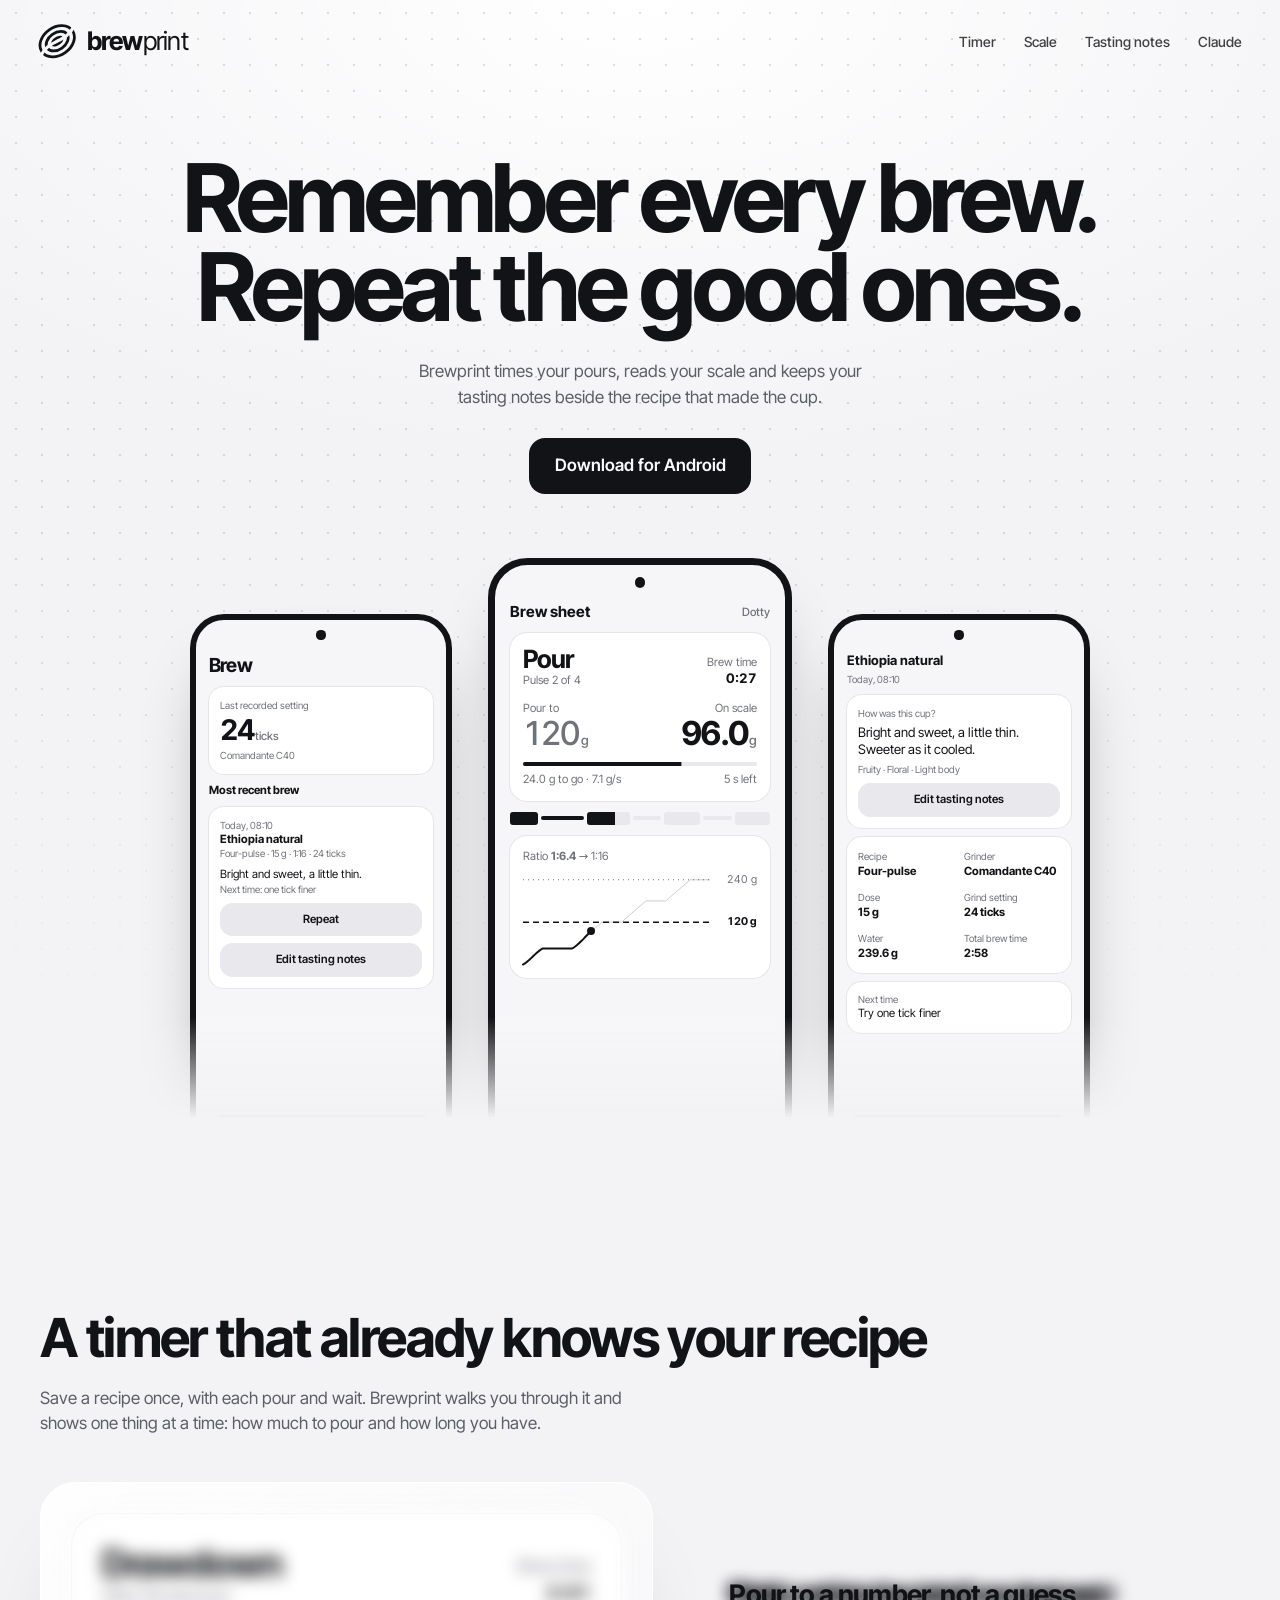
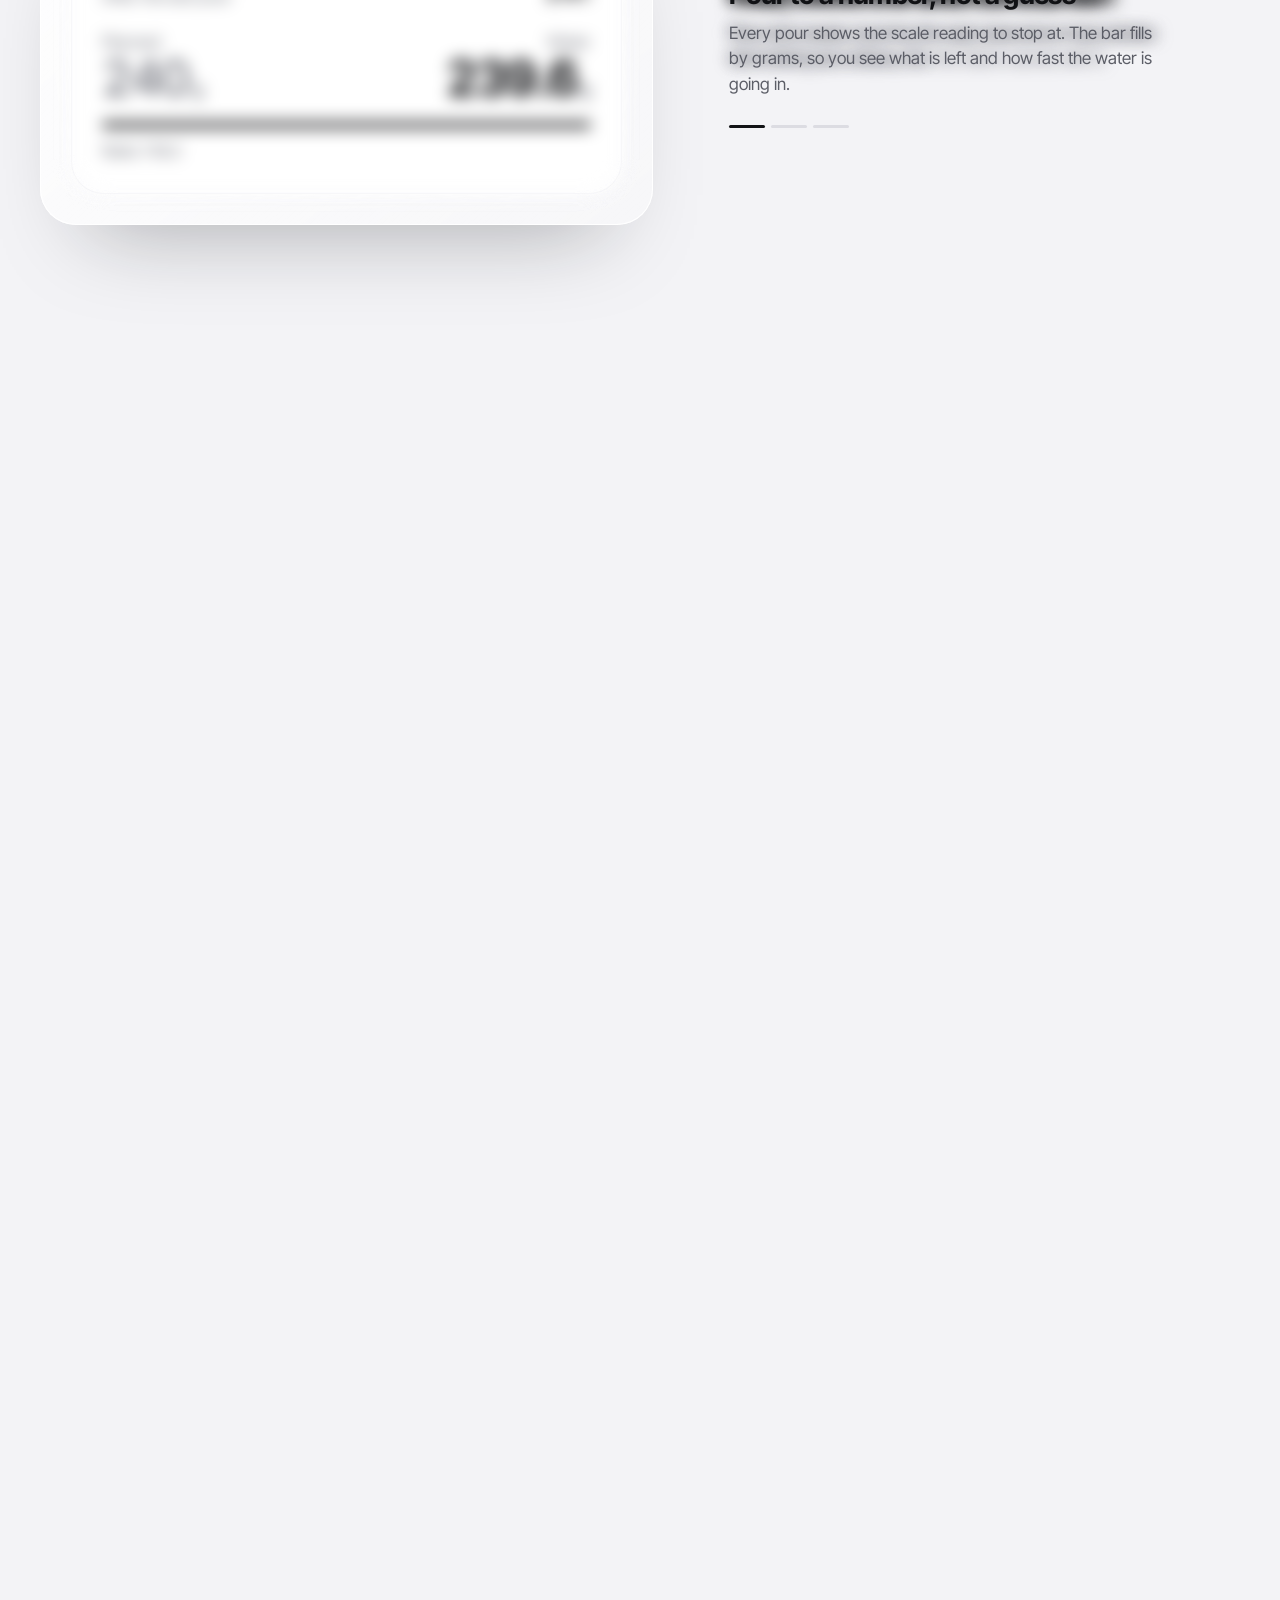
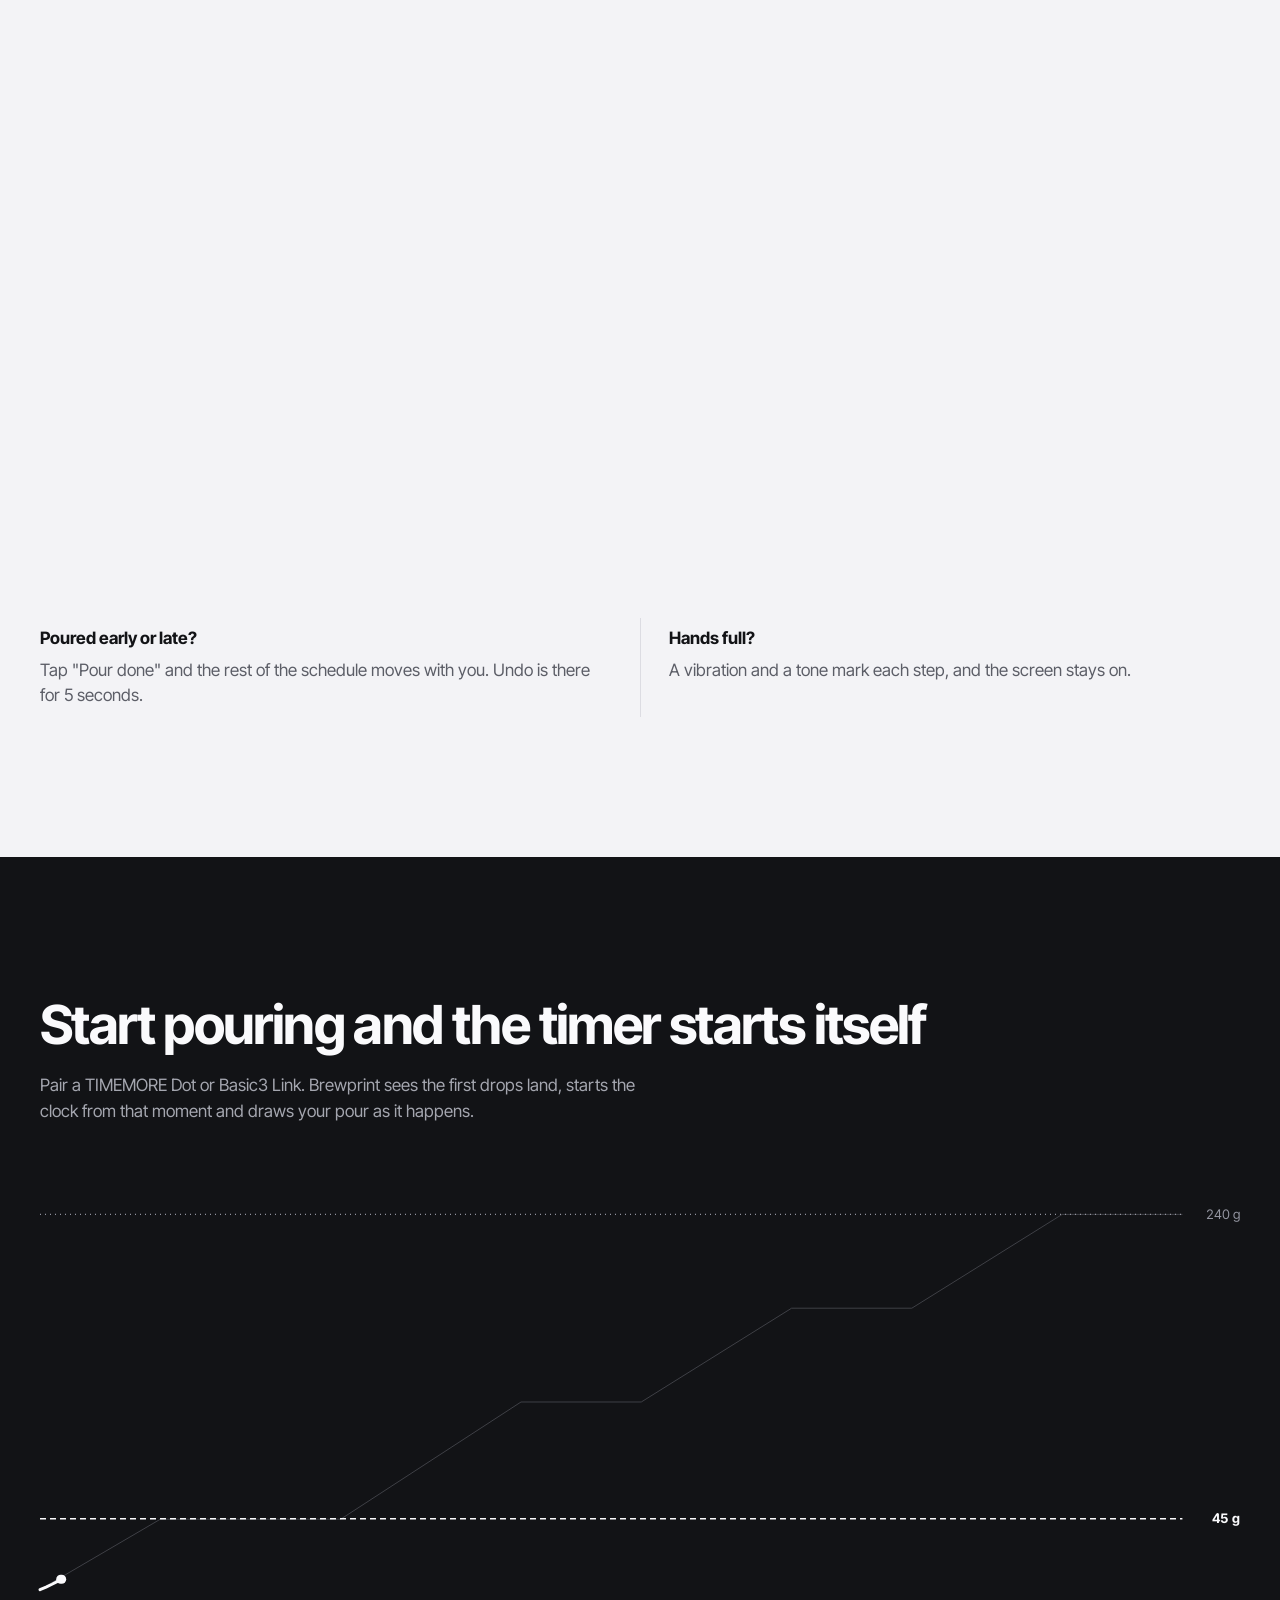
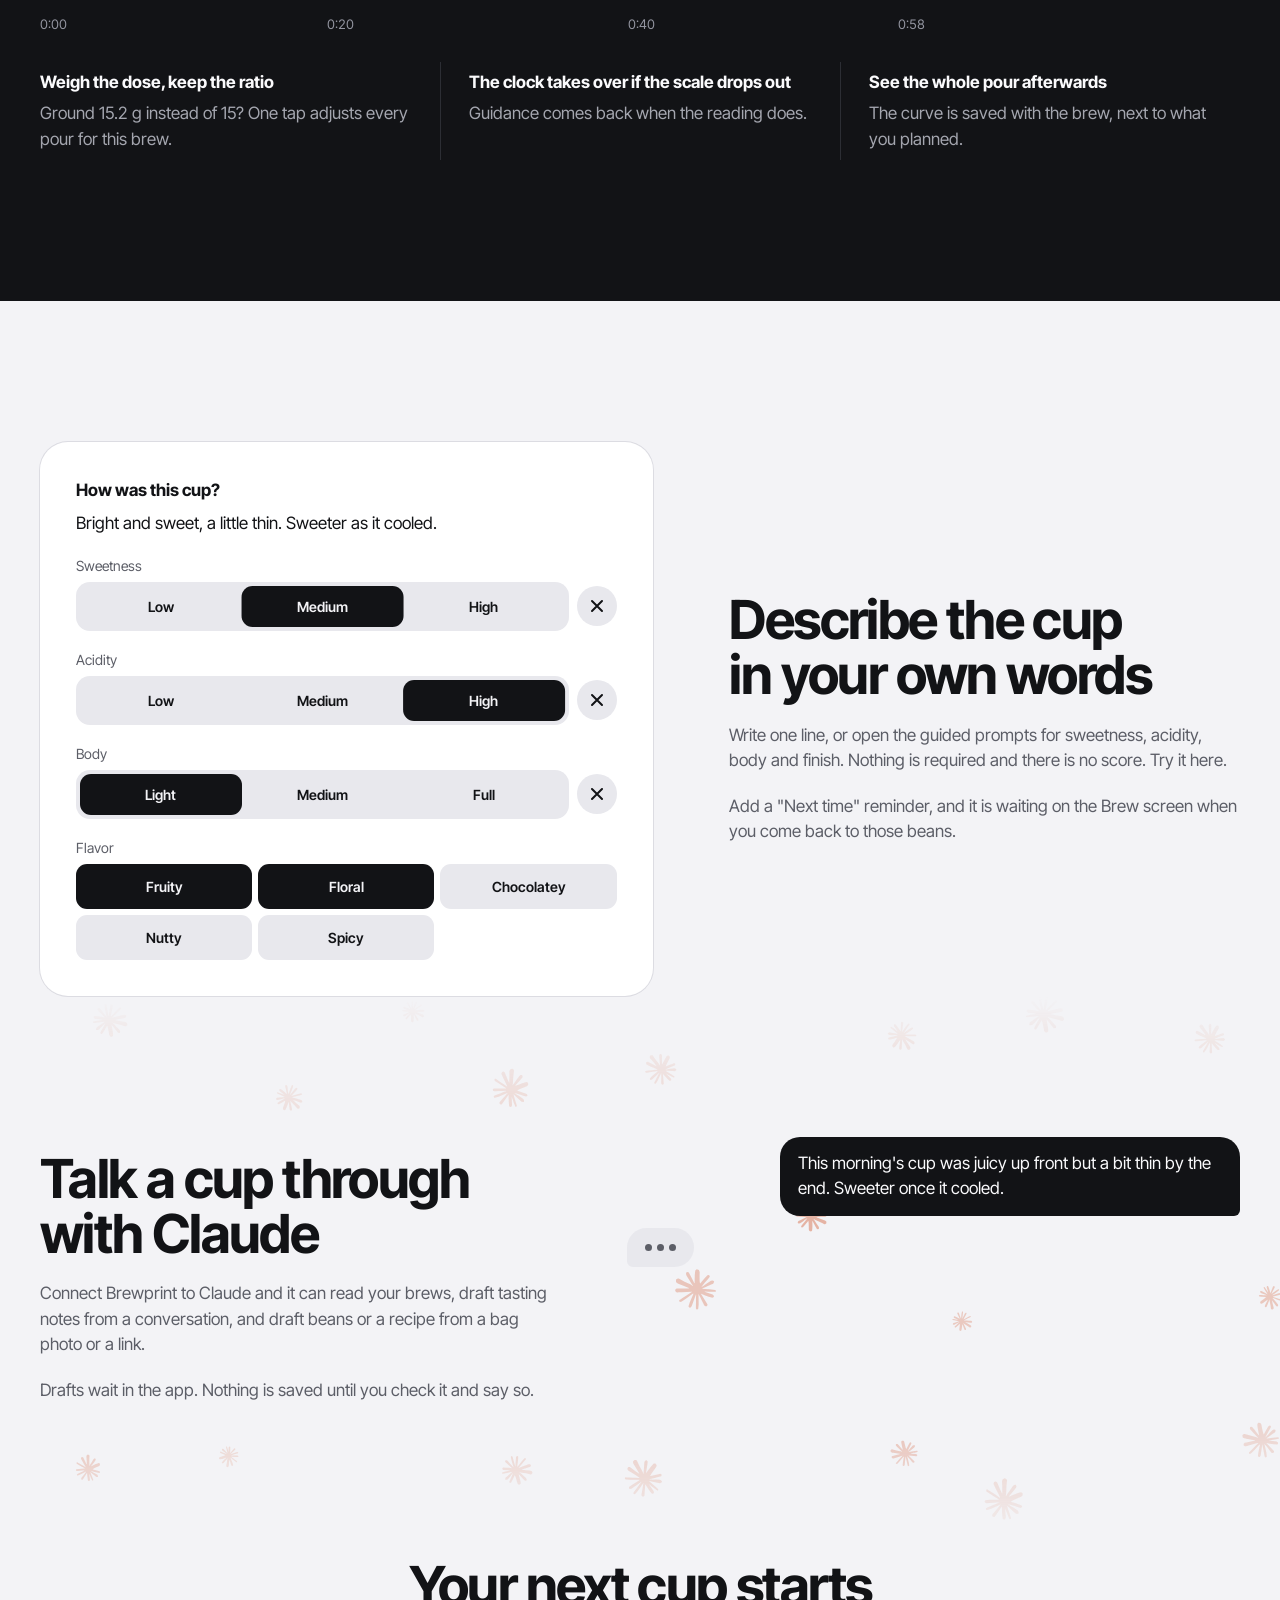
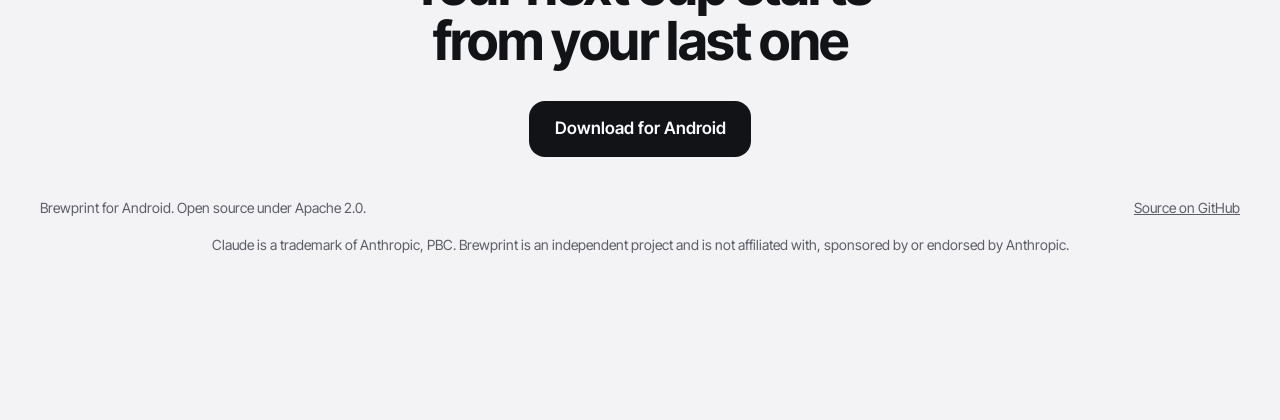
==== commit 9b27c03d: "Say in the footer that Brewprint is independent of Anthropic" ====
--- a/web/index.html
+++ b/web/index.html
@@ -61,6 +61,7 @@
 .top nav{display:flex;gap:28px;font-size:var(--t-s);font-weight:500}
 .top nav a{text-decoration:none;opacity:.8;transition:opacity .16s var(--ease)}
 .top nav a:hover{opacity:1}
+.foot .legal{flex-basis:100%}
 .foot{padding:40px 0 24px;font-size:var(--t-s);color:var(--mut);display:flex;justify-content:space-between;gap:16px;flex-wrap:wrap}
 
 /* ---------- phone and app parts ---------- */
@@ -296,7 +297,7 @@
   h.innerHTML = `<a class="brand" href="#" aria-label="Brewprint">${mark()}<span><b>brew</b>print</span></a><nav aria-label="Sections"><a href="#v${n}-timer">Timer</a><a href="#v${n}-scale">Scale</a><a href="#v${n}-journal">Tasting notes</a><a href="#v${n}-claude">Claude</a></nav>`; });
 $$('[data-mark]').forEach(e => e.innerHTML = mark());
 $$('[data-dl]').forEach(a => a.href = RELEASES);
-$$('[data-foot]').forEach(f => f.innerHTML = `<span>Brewprint for Android. Open source under Apache 2.0.</span><a href="${REPO}">Source on GitHub</a>`);
+$$('[data-foot]').forEach(f => f.innerHTML = `<span>Brewprint for Android. Open source under Apache 2.0.</span><a href="${REPO}">Source on GitHub</a><span class="legal">Claude is a trademark of Anthropic, PBC. Brewprint is an independent project and is not affiliated with, sponsored by or endorsed by Anthropic.</span>`);
 
 /* ---------- app parts ---------- */
 const focus = a => `<div class="prow"><div><div class="pstate" ${a}="state">Pour</div><div class="pm" ${a}="pulse">Pulse 2 of 4</div></div><div class="r"><div class="pm">Brew time</div><b class="tn" ${a}="time">0:26</b></div></div>
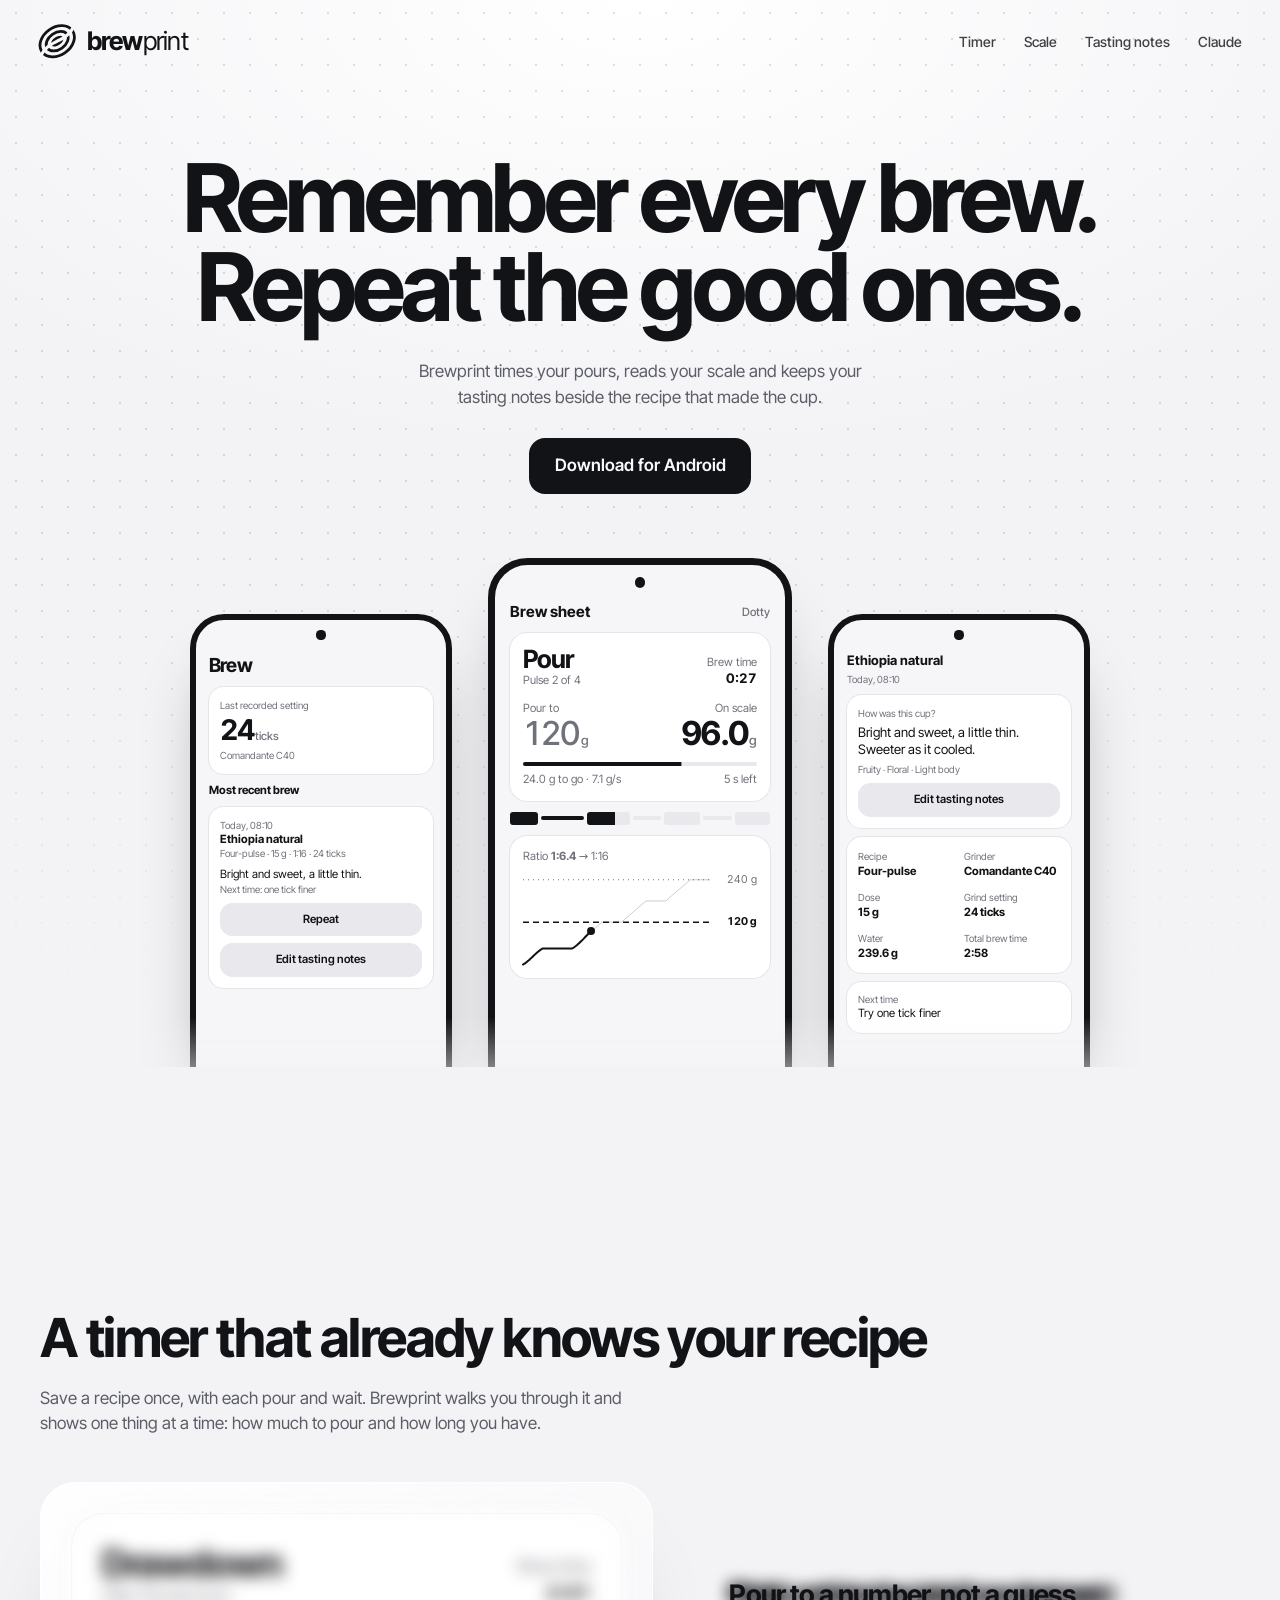
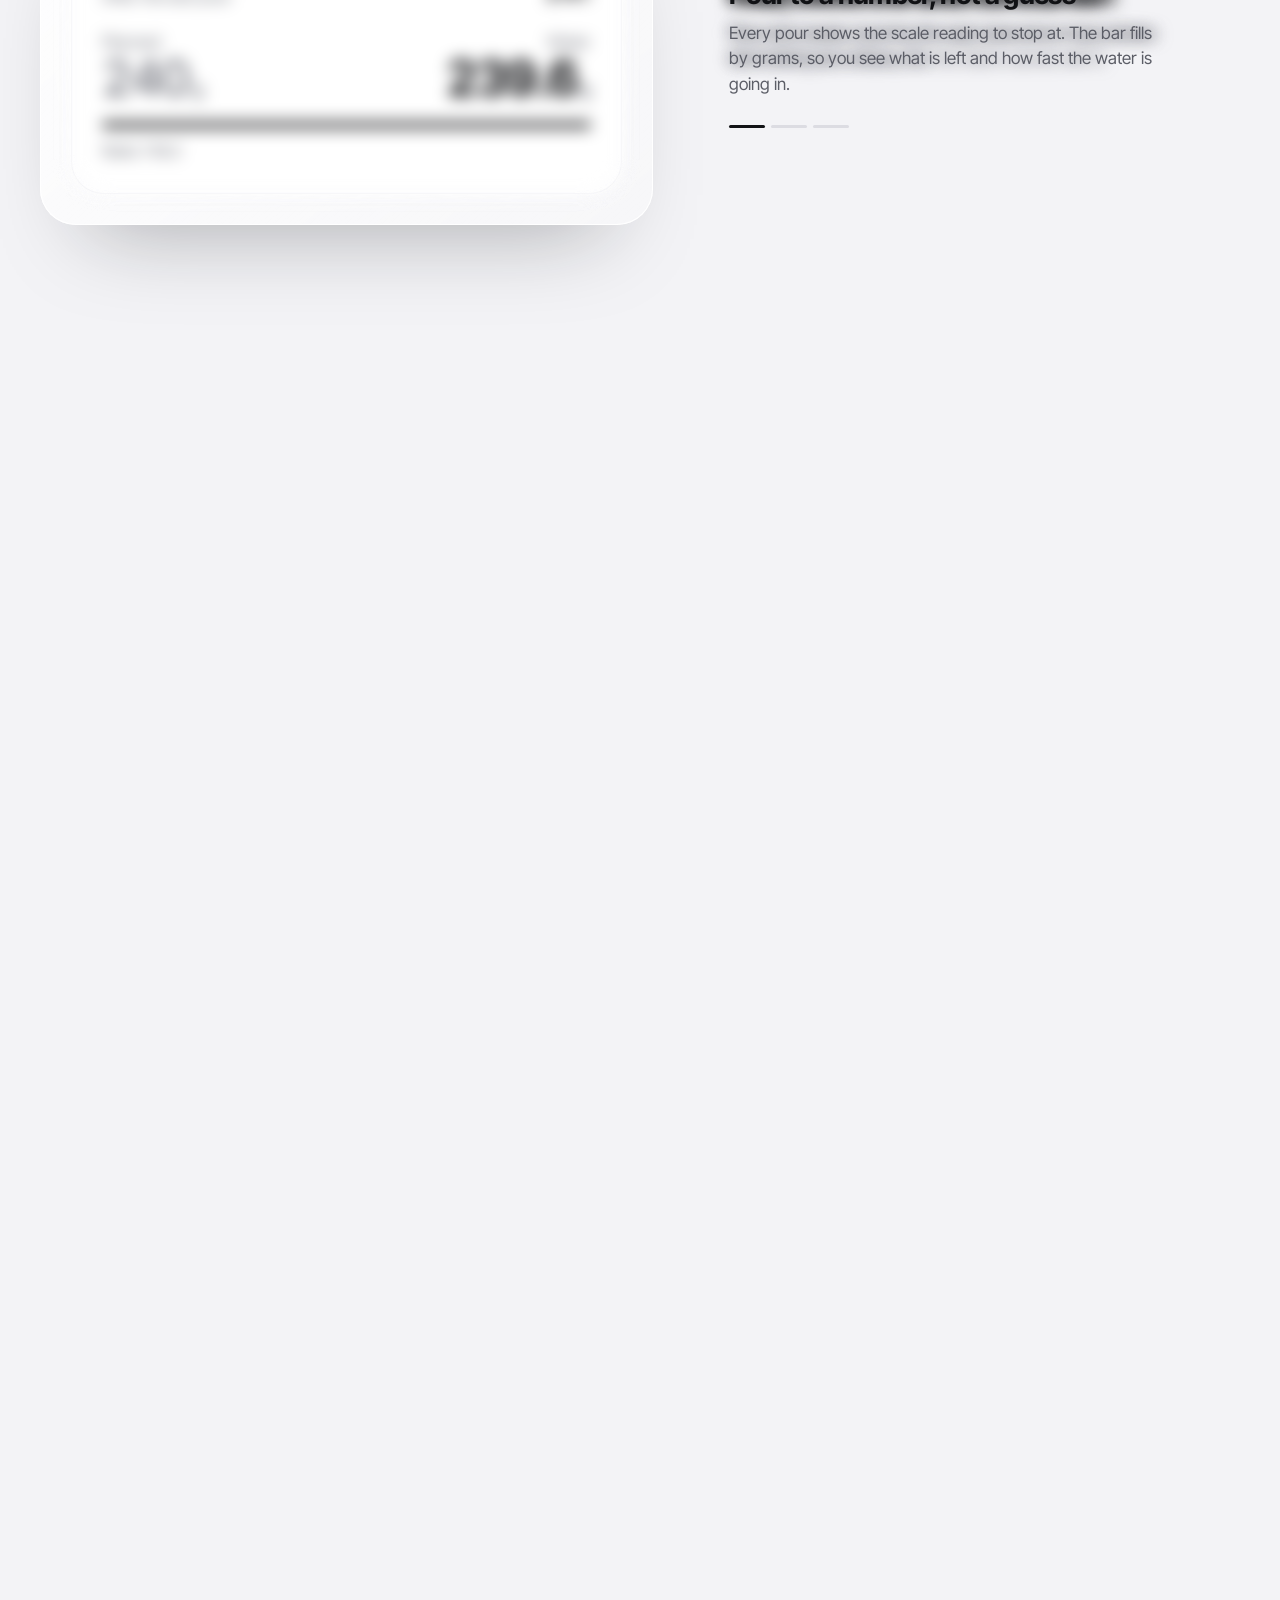
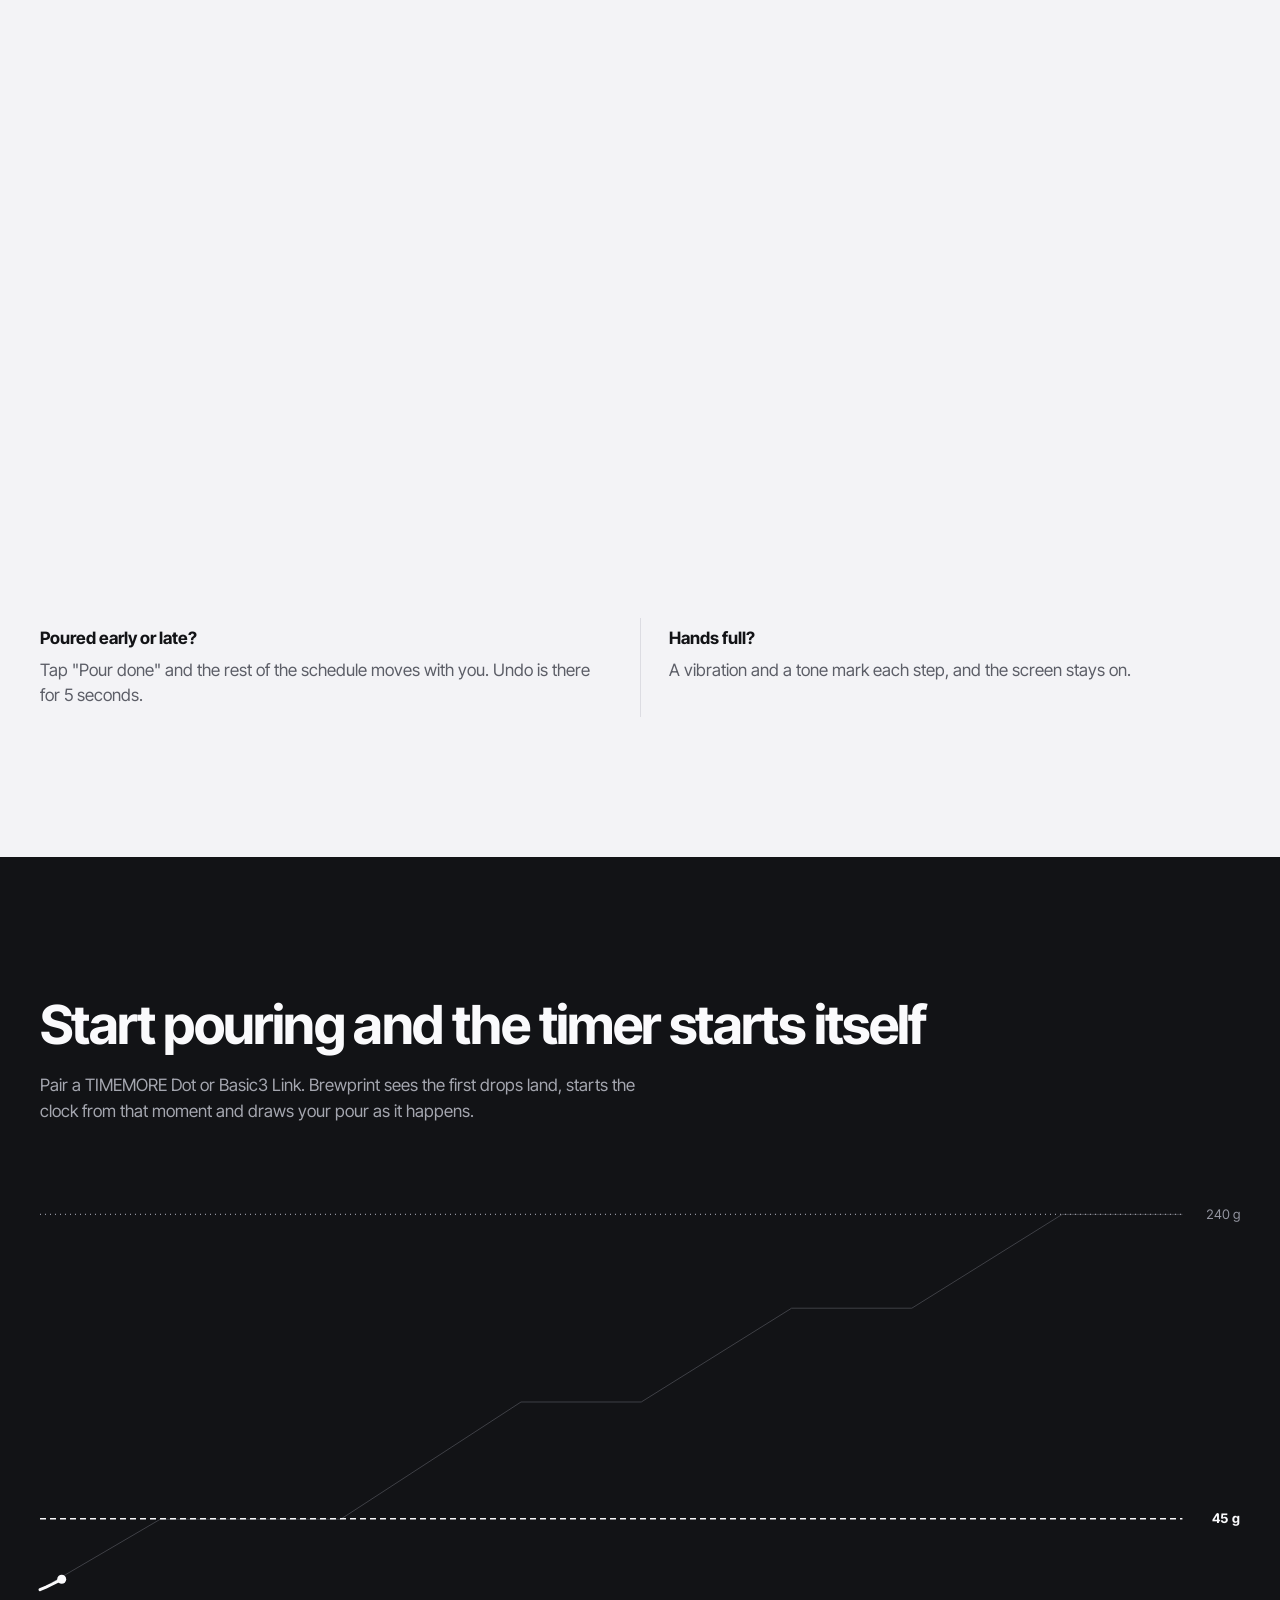
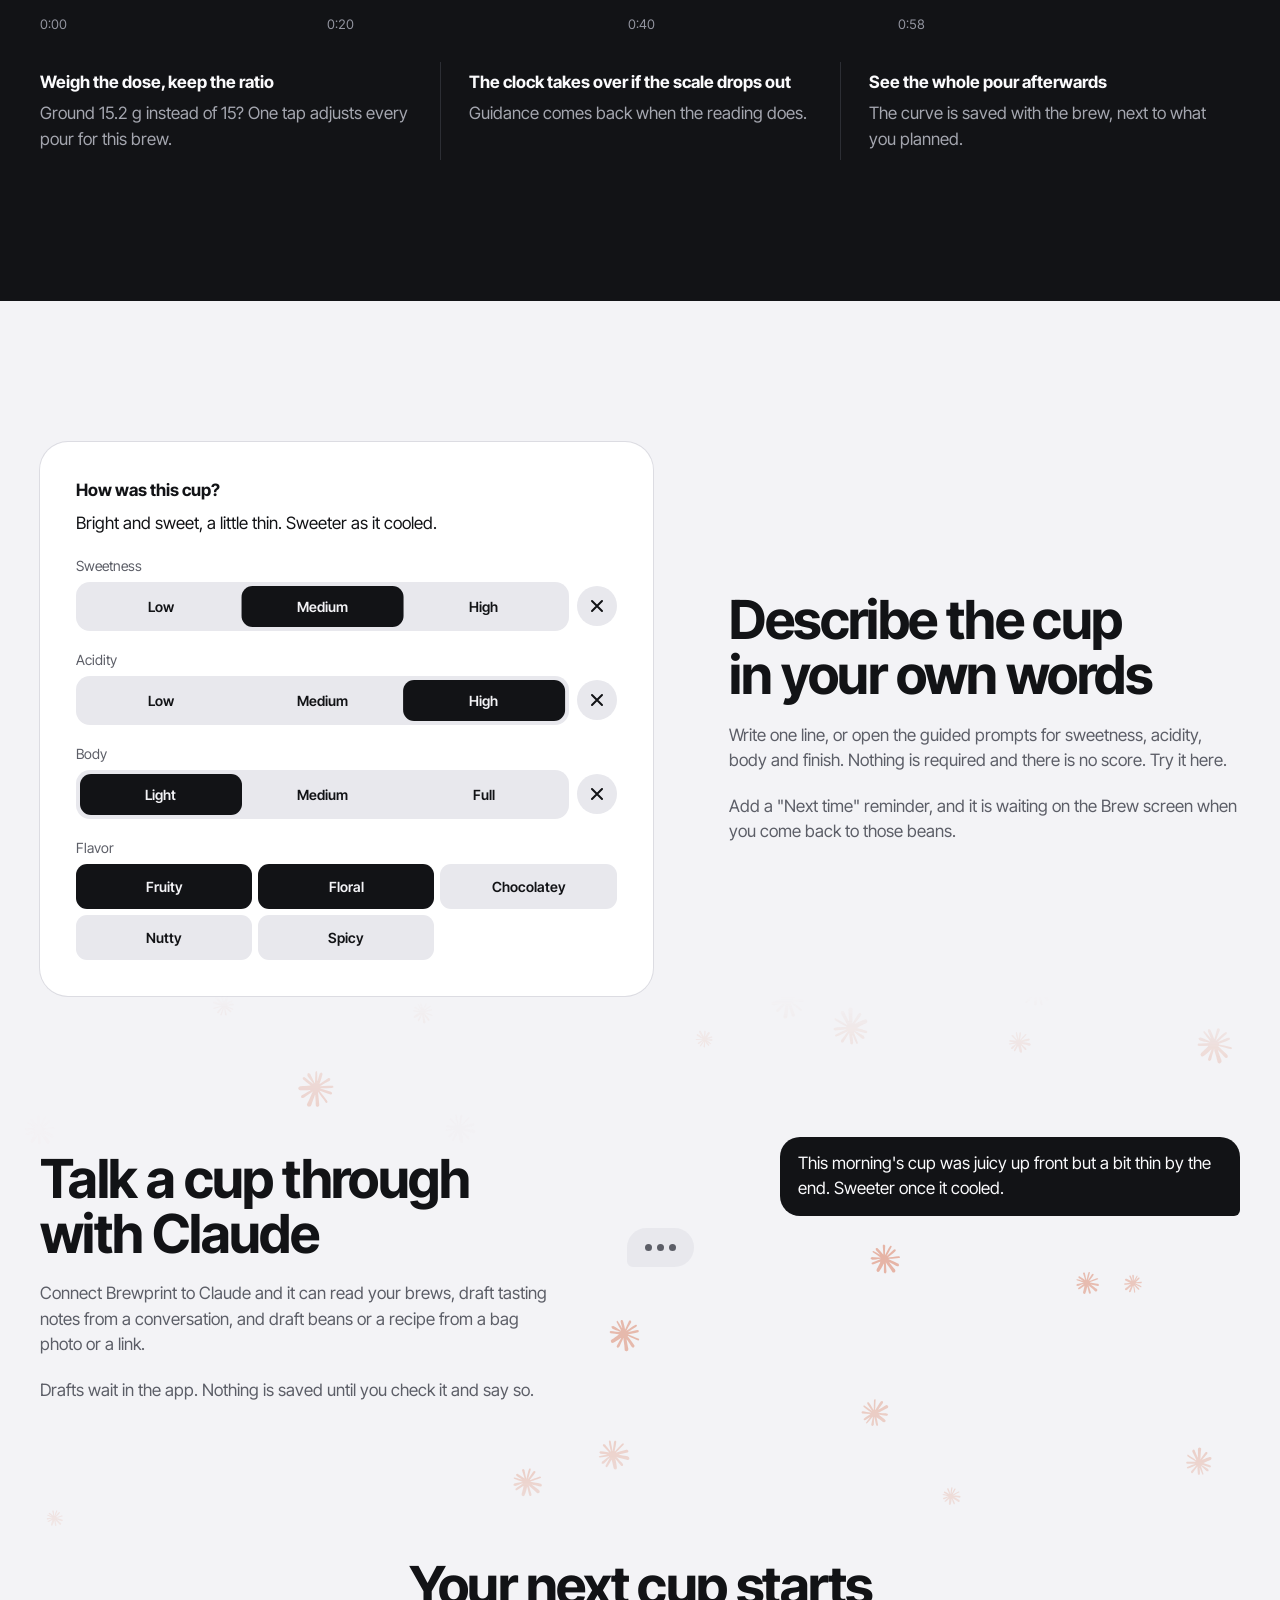
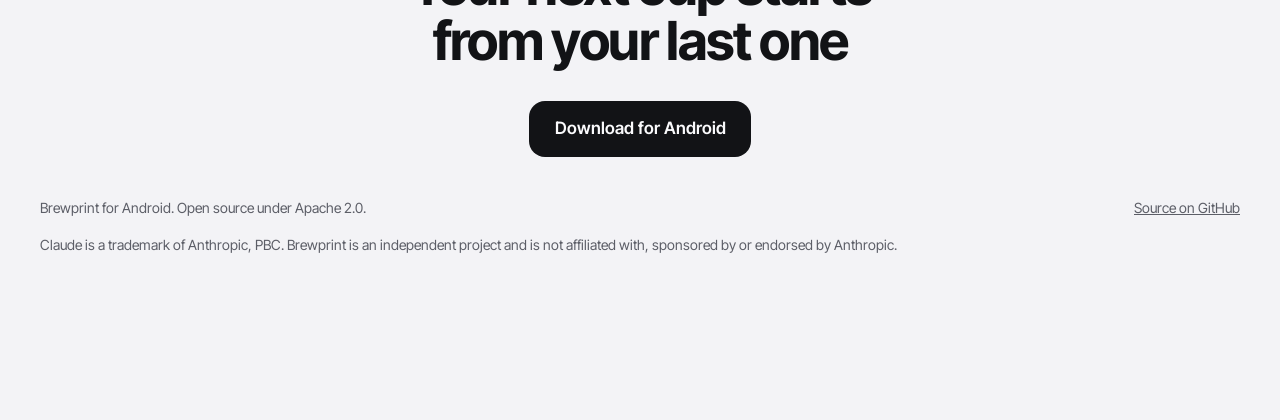
==== commit b1960359: "Align the footer disclaimer with the rest of the footer" ====
--- a/web/index.html
+++ b/web/index.html
@@ -61,7 +61,7 @@
 .top nav{display:flex;gap:28px;font-size:var(--t-s);font-weight:500}
 .top nav a{text-decoration:none;opacity:.8;transition:opacity .16s var(--ease)}
 .top nav a:hover{opacity:1}
-.foot .legal{flex-basis:100%}
+.foot .legal{flex-basis:100%;text-align:left}
 .foot{padding:40px 0 24px;font-size:var(--t-s);color:var(--mut);display:flex;justify-content:space-between;gap:16px;flex-wrap:wrap}
 
 /* ---------- phone and app parts ---------- */
